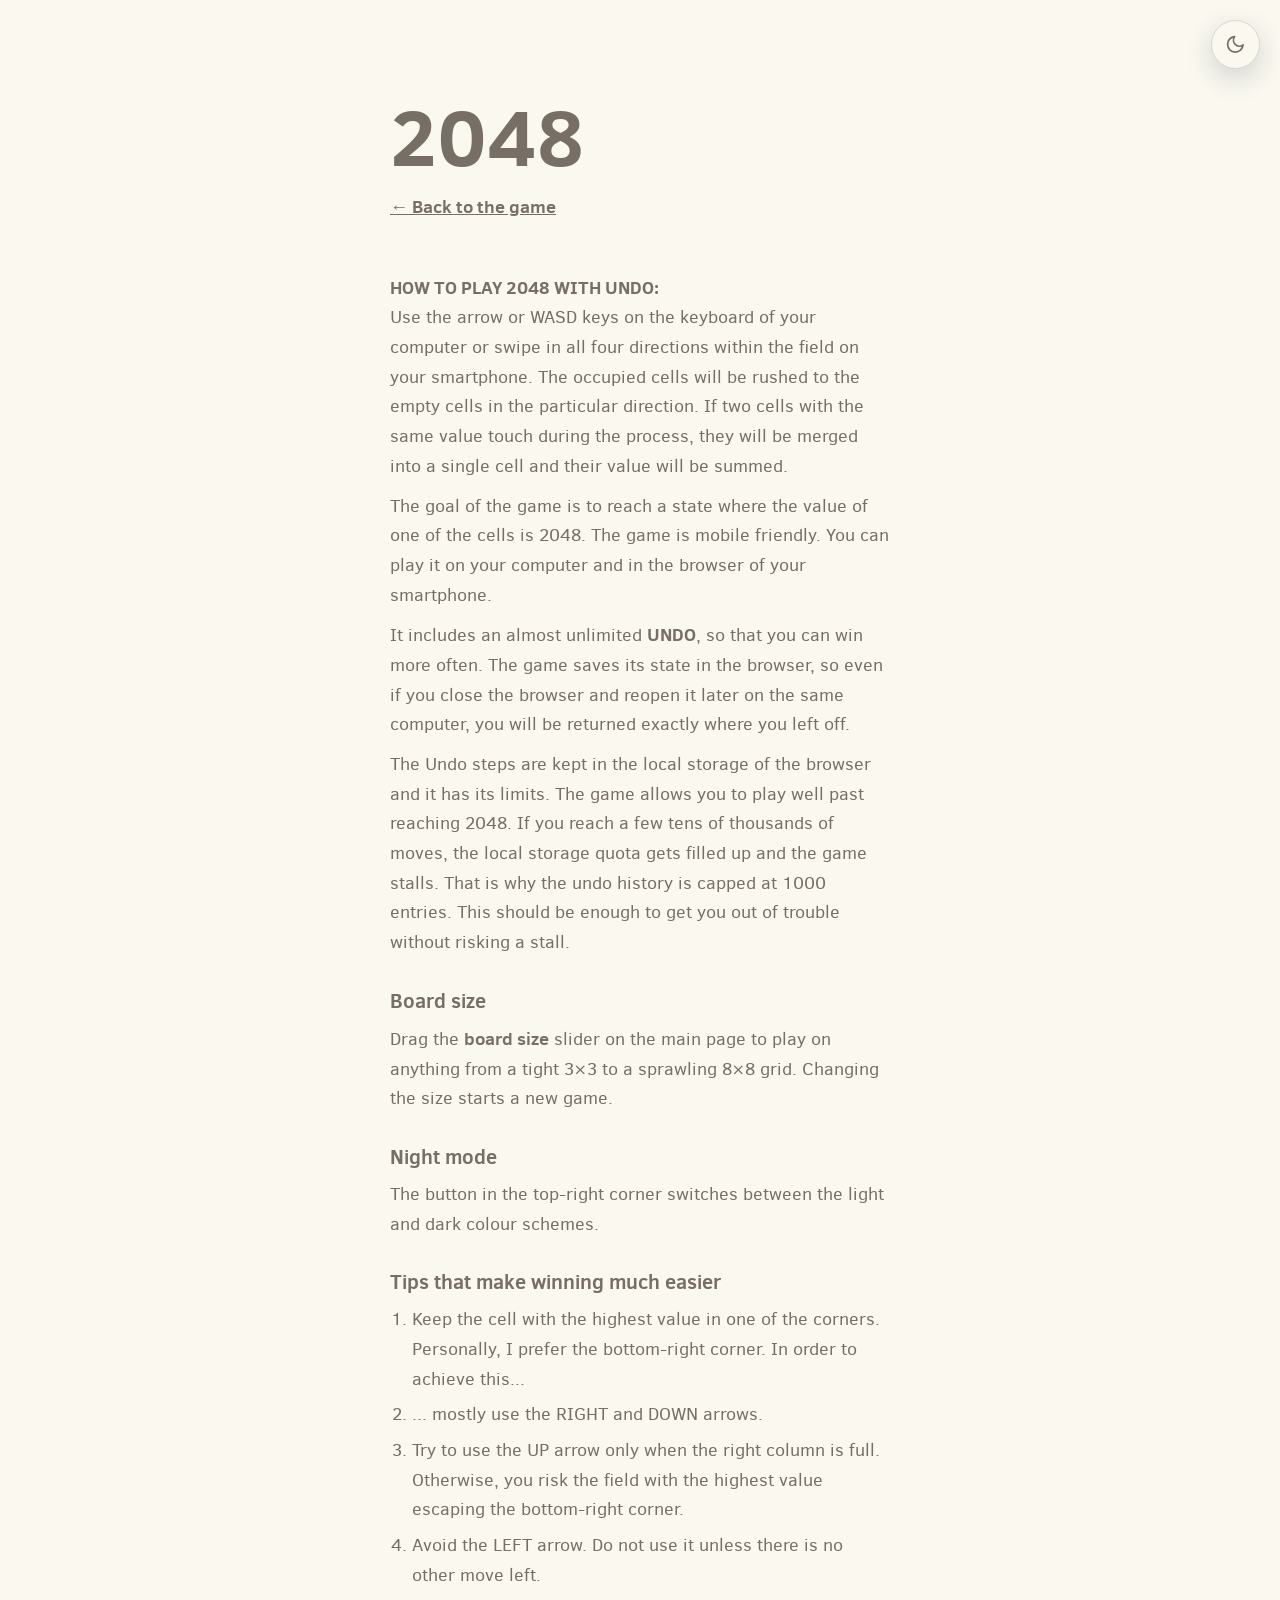
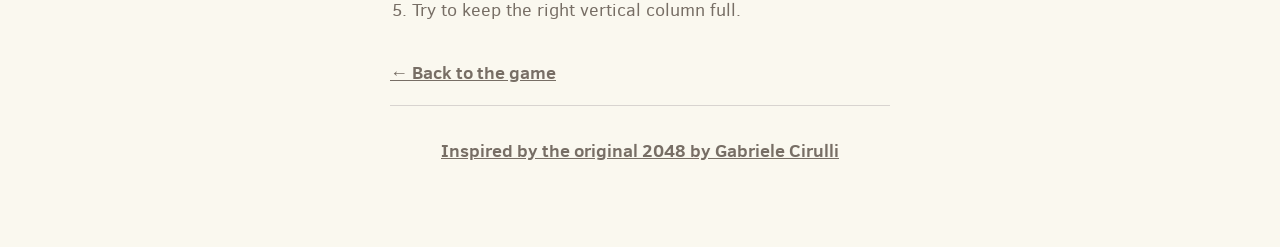
==== how.html @ 8749e520 "First Attempt" ====
<!DOCTYPE html>
<html lang="en">
<head>
  <meta charset="utf-8">
  <title>How to play and win the 2048 game with an undo option</title>
  <meta name="description" content="How to play 2048 with unlimited undo: the rules, the controls, how the undo history and saved sessions work, and the strategy tips that make winning much easier.">
  <link href="style/main.css" rel="stylesheet" type="text/css">
  <link rel="shortcut icon" href="favicon.ico">
  <meta name="apple-mobile-web-app-capable" content="yes">
  <meta name="apple-mobile-web-app-status-bar-style" content="black">
  <meta name="HandheldFriendly" content="True">
  <meta name="MobileOptimized" content="320">
  <meta name="viewport" content="width=device-width, target-densitydpi=160dpi, initial-scale=1.0, maximum-scale=1, user-scalable=no, minimal-ui">
  <script>
    // Applied before the first paint so reloading in night mode never flashes
    // a white page. Kept in sync by js/theme_manager.js.
    if (localStorage.getItem("theme") === "dark") {
      document.documentElement.setAttribute("data-theme", "dark");
    }
  </script>
</head>
<body>
  <button class="theme-toggle" type="button" aria-label="Switch to dark mode">
    <svg class="icon-moon" viewBox="0 0 24 24" fill="none" stroke="currentColor" stroke-width="2" stroke-linecap="round" stroke-linejoin="round" aria-hidden="true">
      <path d="M21 12.79A9 9 0 1 1 11.21 3 7 7 0 0 0 21 12.79z"></path>
    </svg>
    <svg class="icon-sun" viewBox="0 0 24 24" fill="none" stroke="currentColor" stroke-width="2" stroke-linecap="round" stroke-linejoin="round" aria-hidden="true">
      <circle cx="12" cy="12" r="4"></circle>
      <path d="M12 2v2M12 20v2M4.93 4.93l1.41 1.41M17.66 17.66l1.41 1.41M2 12h2M20 12h2M4.93 19.07l1.41-1.41M17.66 6.34l1.41-1.41"></path>
    </svg>
  </button>

  <div class="container">
    <div class="heading">
      <h1 class="title">2048</h1>
    </div>

    <div class="above-game">
      <p><a href="./index.html">&larr; Back to the game</a></p>
    </div>

    <div class="game-explanation">
      <p>
        <strong class="important">How to play 2048 with UNDO:</strong><br>
        Use the arrow or WASD keys on the keyboard of your computer or swipe in all four
        directions within the field on your smartphone. The occupied cells will be
        rushed to the empty cells in the particular direction. If two cells with the
        same value touch during the process, they will be merged into a single cell
        and their value will be summed.
      </p>

      <p>
        The goal of the game is to reach a state where the value of one of the cells
        is 2048. The game is mobile friendly. You can play it on your computer and in
        the browser of your smartphone.
      </p>

      <p>
        It includes an almost unlimited <strong>UNDO</strong>, so that you can win more
        often. The game saves its state in the browser, so even if you close the
        browser and reopen it later on the same computer, you will be returned
        exactly where you left off.
      </p>

      <p>
        The Undo steps are kept in the local storage of the browser and it has its
        limits. The game allows you to play well past reaching 2048. If you reach a
        few tens of thousands of moves, the local storage quota gets filled up and
        the game stalls. That is why the undo history is capped at 1000 entries.
        This should be enough to get you out of trouble without risking a stall.
      </p>

      <h2>Board size</h2>
      <p>
        Drag the <strong>board size</strong> slider on the main page to play on
        anything from a tight 3&#215;3 to a sprawling 8&#215;8 grid. Changing the size
        starts a new game.
      </p>

      <h2>Night mode</h2>
      <p>
        The button in the top-right corner switches between the light and dark
        colour schemes.
      </p>

      <h2>Tips that make winning much easier</h2>
      <ol>
        <li>Keep the cell with the highest value in one of the corners. Personally, I prefer the bottom-right corner. In order to achieve this...</li>
        <li>... mostly use the RIGHT and DOWN arrows.</li>
        <li>Try to use the UP arrow only when the right column is full. Otherwise, you risk the field with the highest value escaping the bottom-right corner.</li>
        <li>Avoid the LEFT arrow. Do not use it unless there is no other move left.</li>
        <li>Try to keep the right vertical column full.</li>
      </ol>
      <br>
      <a href="./index.html">&larr; Back to the game</a></p>

      <hr>
      <p align="center">
        <a href="https://github.com/gabrielecirulli/2048" rel="noopener" target="_blank">Inspired by the original 2048 by Gabriele Cirulli</a>
      </p>
    </div>
  </div>

  <script src="js/theme_manager.js"></script>
</body>
</html>
---- style/main.css ----
@import url(fonts/clear-sans.css);

/* ------------------------------------------------------------------
   Base
   ------------------------------------------------------------------ */
html, body {
  margin: 0;
  padding: 0;
  background: var(--page-bg);
  color: var(--ink);
  font-family: "Clear Sans", "Helvetica Neue", Arial, sans-serif;
  font-size: 18px;
}

body {
  margin: 80px 0;
  background: transparent;
  transition: color 0.25s ease;
}

p {
  margin-top: 0;
  margin-bottom: 10px;
  line-height: 1.65;
}

a {
  color: var(--ink);
  font-weight: bold;
  text-decoration: underline;
  cursor: pointer;
}

strong.important {
  text-transform: uppercase;
}

h2 {
  margin: 30px 0 10px;
  font-size: 20px;
  line-height: 1.3;
}

ol, ul {
  margin-top: 0;
  margin-bottom: 10px;
  padding-left: 22px;
  line-height: 1.65;
}

ol li, ul li {
  margin-bottom: 6px;
}

hr {
  border: none;
  border-bottom: 1px solid var(--rule);
  margin-top: 20px;
  margin-bottom: 30px;
}

/* ------------------------------------------------------------------
   Board geometry

   The board is square and its cell count is adjustable, so no size below is
   hard-coded: everything is derived from how wide the board is and how much
   space sits between the cells. `--n` is the cell count and is set by the
   actuator each time the board is drawn, which is what lets a single set of
   rules lay out 3x3 through 8x8.
   ------------------------------------------------------------------ */
:root {
  --board-size: 500px;
  --board-padding: 15px;
  --tile-gap: 14px;

  /* Every colour on the page comes from here, so night mode is nothing but a
     second set of values on <html data-theme="dark">. Nothing below hard-codes
     a colour. */
  --page-bg: #faf8ef;
  --ink: #776e65;
  --rule: #d8d4d0;
  --board-bg: #8f7a66;
  --cell-bg: #bbada0;
  --button-bg: #8f7a66;
  --button-ink: #f9f6f2;
  --box-bg: #bbada0;
  --box-label: #eee4da;
  --tile-ink: #f9f6f2;
  --tile-shadow: #000000;
  --overlay-bg: rgba(238, 228, 218, 0.5);
  --overlay-won-bg: rgba(237, 194, 46, 0.5);
  --toggle-shadow: rgba(29, 52, 91, 0.18);
  --gain-ink: rgba(119, 110, 101, 0.9);
  --focus-ring: rgba(143, 122, 102, 0.4);
  color-scheme: light;
}

/* Night mode. Values follow the dark palette of the portfolio site, so the
   game and that page read as the same product. */
:root[data-theme="dark"] {
  --page-bg: #0c1322;
  --ink: #e6edf7;
  --rule: #2a3a55;
  --board-bg: #151e2e;
  --cell-bg: #22304a;
  --button-bg: #26417a;
  --button-ink: #eaf2ff;
  --box-bg: #22304a;
  --box-label: #94a3b8;
  --tile-ink: #f9f6f2;
  --tile-shadow: rgba(0, 0, 0, 0.55);
  --overlay-bg: rgba(12, 19, 34, 0.78);
  --overlay-won-bg: rgba(29, 95, 209, 0.6);
  --toggle-shadow: rgba(0, 0, 0, 0.45);
  --gain-ink: #eaf2ff;
  --focus-ring: rgba(110, 168, 255, 0.45);
  color-scheme: dark;

  /* The glow belongs to the root layer so it remains continuous through the
     body's top and bottom margins. */
  background:
    radial-gradient(circle at top left, #1b2c4d 0, transparent 34rem),
    var(--page-bg);
}

.container {
  width: var(--board-size);
  margin: 0 auto;
}

/* ------------------------------------------------------------------
   Heading
   ------------------------------------------------------------------ */
.heading:after {
  content: "";
  display: block;
  clear: both;
}

h1.title {
  font-size: 80px;
  font-weight: bold;
  margin: 0;
  display: block;
  float: left;
}

.scores-container {
  float: right;
  text-align: right;
}

.score-container, .best-container {
  position: relative;
  display: inline-block;
  background: var(--box-bg);
  padding: 15px 25px;
  font-size: 25px;
  height: 25px;
  line-height: 47px;
  font-weight: bold;
  border-radius: 3px;
  color: white;
  margin-top: 8px;
  text-align: center;
}

.score-container:after, .best-container:after {
  position: absolute;
  width: 100%;
  top: 10px;
  left: 0;
  text-transform: uppercase;
  font-size: 13px;
  line-height: 13px;
  text-align: center;
  color: var(--box-label);
}

.score-container:after { content: "Score"; }
.best-container:after  { content: "Best"; }

.score-container .score-addition, .best-container .score-addition {
  position: absolute;
  right: 30px;
  font-size: 25px;
  line-height: 25px;
  font-weight: bold;
  color: var(--gain-ink);
  z-index: 100;
  -webkit-animation: move-up 600ms ease-in;
  -moz-animation: move-up 600ms ease-in;
  animation: move-up 600ms ease-in;
  -webkit-animation-fill-mode: both;
  -moz-animation-fill-mode: both;
  animation-fill-mode: both;
}

/* Floating "+4" that rises out of the score box */
@-webkit-keyframes move-up {
  0%   { top: 25px;  opacity: 1; }
  100% { top: -50px; opacity: 0; }
}
@-moz-keyframes move-up {
  0%   { top: 25px;  opacity: 1; }
  100% { top: -50px; opacity: 0; }
}
@keyframes move-up {
  0%   { top: 25px;  opacity: 1; }
  100% { top: -50px; opacity: 0; }
}

/* ------------------------------------------------------------------
   Game board
   ------------------------------------------------------------------ */
.game-container {
  /* Overridden by the actuator whenever the board is redrawn. */
  --n: 4;
  --board-inner: calc(var(--board-size) - 2 * var(--board-padding));
  --tile-size: calc((var(--board-inner) - (var(--n) - 1) * var(--tile-gap)) / var(--n));
  --tile-pitch: calc(var(--tile-size) + var(--tile-gap));

  margin-top: 40px;
  position: relative;
  padding: var(--board-padding);
  cursor: default;
  -webkit-touch-callout: none;
  -ms-touch-callout: none;
  -webkit-user-select: none;
  -moz-user-select: none;
  -ms-user-select: none;
  touch-action: none;
  background: var(--board-bg);
  border-radius: 6px;
  width: var(--board-size);
  height: var(--board-size);
  -webkit-box-sizing: border-box;
  -moz-box-sizing: border-box;
  box-sizing: border-box;
}

/* The empty cells behind the tiles. Laid out as a grid so the cell count can
   change without any per-size rules. */
.grid-container {
  position: absolute;
  z-index: 1;
  display: grid;
  grid-template-columns: repeat(var(--n), var(--tile-size));
  grid-auto-rows: var(--tile-size);
  gap: var(--tile-gap);
}

.grid-cell {
  border-radius: 3px;
  background: var(--cell-bg);
}

.tile-container {
  position: absolute;
  z-index: 2;
}

/* ------------------------------------------------------------------
   Tiles
   ------------------------------------------------------------------ */
.tile, .tile .tile-inner {
  width: var(--tile-size);
  height: var(--tile-size);
  line-height: var(--tile-size);
}

.tile {
  position: absolute;
  -webkit-transition: 100ms ease-in-out;
  -moz-transition: 100ms ease-in-out;
  transition: 100ms ease-in-out;
  -webkit-transition-property: -webkit-transform;
  -moz-transition-property: -moz-transform;
  transition-property: transform;
}

/* Type scales with the tile, so the same rules read correctly on a cramped
   8x8 board and a roomy 3x3 one. */
.tile .tile-inner {
  border-radius: 3px;
  text-align: center;
  font-weight: bold;
  z-index: 10;
  font-size: calc(var(--tile-size) * 0.51);
  text-shadow: 2px 2px 4px var(--tile-shadow);
  color: var(--tile-ink);
}

.tile.tile-2    .tile-inner { background: #cc0000; }
.tile.tile-4    .tile-inner { background: #cccc00; }
.tile.tile-8    .tile-inner { background: #00cc00; }
.tile.tile-16   .tile-inner { background: #00cccc; }
.tile.tile-32   .tile-inner { background: #0000cc; }
.tile.tile-64   .tile-inner { background: #cc00cc; }
.tile.tile-128  .tile-inner { background: #cc6600; box-shadow: 0 0 30px 10px rgba(243, 215, 116, 0.2381), inset 0 0 0 1px rgba(255, 255, 255, 0.14286); font-size: calc(var(--tile-size) * 0.42); }
.tile.tile-256  .tile-inner { background: #66cc00; box-shadow: 0 0 30px 10px rgba(243, 215, 116, 0.31746), inset 0 0 0 1px rgba(255, 255, 255, 0.19048); font-size: calc(var(--tile-size) * 0.42); }
.tile.tile-512  .tile-inner { background: #00cc66; box-shadow: 0 0 30px 10px rgba(243, 215, 116, 0.39683), inset 0 0 0 1px rgba(255, 255, 255, 0.2381); font-size: calc(var(--tile-size) * 0.42); }
.tile.tile-1024 .tile-inner { background: #0066cc; box-shadow: 0 0 30px 10px rgba(243, 215, 116, 0.47619), inset 0 0 0 1px rgba(255, 255, 255, 0.28571); font-size: calc(var(--tile-size) * 0.33); }
.tile.tile-2048 .tile-inner { background: #6600cc; box-shadow: 0 0 30px 10px rgba(243, 215, 116, 0.55556), inset 0 0 0 1px rgba(255, 255, 255, 0.33333); font-size: calc(var(--tile-size) * 0.33); }
.tile.tile-super .tile-inner { background: #cc0066; font-size: calc(var(--tile-size) * 0.28); }

/* Night-mode tile ramp: same hue order, less glare against the dark board. */
:root[data-theme="dark"] .tile.tile-2    .tile-inner { background: #a62929; }
:root[data-theme="dark"] .tile.tile-4    .tile-inner { background: #a3a32c; }
:root[data-theme="dark"] .tile.tile-8    .tile-inner { background: #2a9d4a; }
:root[data-theme="dark"] .tile.tile-16   .tile-inner { background: #2a9ba8; }
:root[data-theme="dark"] .tile.tile-32   .tile-inner { background: #2f4bb5; }
:root[data-theme="dark"] .tile.tile-64   .tile-inner { background: #a52f9c; }
:root[data-theme="dark"] .tile.tile-128  .tile-inner { background: #a8641f; }
:root[data-theme="dark"] .tile.tile-256  .tile-inner { background: #5f9c2a; }
:root[data-theme="dark"] .tile.tile-512  .tile-inner { background: #1f9c72; }
:root[data-theme="dark"] .tile.tile-1024 .tile-inner { background: #2a6ba8; }
:root[data-theme="dark"] .tile.tile-2048 .tile-inner { background: #6a3fb5; }
:root[data-theme="dark"] .tile.tile-super .tile-inner { background: #b53f7a; }

/* Cell positions, 1-based. The transform is a multiple of the pitch, so the
   slide transition works the same at any board size. */
.tile.tile-position-1-1 { transform: translate(calc(var(--tile-pitch) * 0), calc(var(--tile-pitch) * 0)); }
.tile.tile-position-1-2 { transform: translate(calc(var(--tile-pitch) * 0), calc(var(--tile-pitch) * 1)); }
.tile.tile-position-1-3 { transform: translate(calc(var(--tile-pitch) * 0), calc(var(--tile-pitch) * 2)); }
.tile.tile-position-1-4 { transform: translate(calc(var(--tile-pitch) * 0), calc(var(--tile-pitch) * 3)); }
.tile.tile-position-1-5 { transform: translate(calc(var(--tile-pitch) * 0), calc(var(--tile-pitch) * 4)); }
.tile.tile-position-1-6 { transform: translate(calc(var(--tile-pitch) * 0), calc(var(--tile-pitch) * 5)); }
.tile.tile-position-1-7 { transform: translate(calc(var(--tile-pitch) * 0), calc(var(--tile-pitch) * 6)); }
.tile.tile-position-1-8 { transform: translate(calc(var(--tile-pitch) * 0), calc(var(--tile-pitch) * 7)); }

.tile.tile-position-2-1 { transform: translate(calc(var(--tile-pitch) * 1), calc(var(--tile-pitch) * 0)); }
.tile.tile-position-2-2 { transform: translate(calc(var(--tile-pitch) * 1), calc(var(--tile-pitch) * 1)); }
.tile.tile-position-2-3 { transform: translate(calc(var(--tile-pitch) * 1), calc(var(--tile-pitch) * 2)); }
.tile.tile-position-2-4 { transform: translate(calc(var(--tile-pitch) * 1), calc(var(--tile-pitch) * 3)); }
.tile.tile-position-2-5 { transform: translate(calc(var(--tile-pitch) * 1), calc(var(--tile-pitch) * 4)); }
.tile.tile-position-2-6 { transform: translate(calc(var(--tile-pitch) * 1), calc(var(--tile-pitch) * 5)); }
.tile.tile-position-2-7 { transform: translate(calc(var(--tile-pitch) * 1), calc(var(--tile-pitch) * 6)); }
.tile.tile-position-2-8 { transform: translate(calc(var(--tile-pitch) * 1), calc(var(--tile-pitch) * 7)); }

.tile.tile-position-3-1 { transform: translate(calc(var(--tile-pitch) * 2), calc(var(--tile-pitch) * 0)); }
.tile.tile-position-3-2 { transform: translate(calc(var(--tile-pitch) * 2), calc(var(--tile-pitch) * 1)); }
.tile.tile-position-3-3 { transform: translate(calc(var(--tile-pitch) * 2), calc(var(--tile-pitch) * 2)); }
.tile.tile-position-3-4 { transform: translate(calc(var(--tile-pitch) * 2), calc(var(--tile-pitch) * 3)); }
.tile.tile-position-3-5 { transform: translate(calc(var(--tile-pitch) * 2), calc(var(--tile-pitch) * 4)); }
.tile.tile-position-3-6 { transform: translate(calc(var(--tile-pitch) * 2), calc(var(--tile-pitch) * 5)); }
.tile.tile-position-3-7 { transform: translate(calc(var(--tile-pitch) * 2), calc(var(--tile-pitch) * 6)); }
.tile.tile-position-3-8 { transform: translate(calc(var(--tile-pitch) * 2), calc(var(--tile-pitch) * 7)); }

.tile.tile-position-4-1 { transform: translate(calc(var(--tile-pitch) * 3), calc(var(--tile-pitch) * 0)); }
.tile.tile-position-4-2 { transform: translate(calc(var(--tile-pitch) * 3), calc(var(--tile-pitch) * 1)); }
.tile.tile-position-4-3 { transform: translate(calc(var(--tile-pitch) * 3), calc(var(--tile-pitch) * 2)); }
.tile.tile-position-4-4 { transform: translate(calc(var(--tile-pitch) * 3), calc(var(--tile-pitch) * 3)); }
.tile.tile-position-4-5 { transform: translate(calc(var(--tile-pitch) * 3), calc(var(--tile-pitch) * 4)); }
.tile.tile-position-4-6 { transform: translate(calc(var(--tile-pitch) * 3), calc(var(--tile-pitch) * 5)); }
.tile.tile-position-4-7 { transform: translate(calc(var(--tile-pitch) * 3), calc(var(--tile-pitch) * 6)); }
.tile.tile-position-4-8 { transform: translate(calc(var(--tile-pitch) * 3), calc(var(--tile-pitch) * 7)); }

.tile.tile-position-5-1 { transform: translate(calc(var(--tile-pitch) * 4), calc(var(--tile-pitch) * 0)); }
.tile.tile-position-5-2 { transform: translate(calc(var(--tile-pitch) * 4), calc(var(--tile-pitch) * 1)); }
.tile.tile-position-5-3 { transform: translate(calc(var(--tile-pitch) * 4), calc(var(--tile-pitch) * 2)); }
.tile.tile-position-5-4 { transform: translate(calc(var(--tile-pitch) * 4), calc(var(--tile-pitch) * 3)); }
.tile.tile-position-5-5 { transform: translate(calc(var(--tile-pitch) * 4), calc(var(--tile-pitch) * 4)); }
.tile.tile-position-5-6 { transform: translate(calc(var(--tile-pitch) * 4), calc(var(--tile-pitch) * 5)); }
.tile.tile-position-5-7 { transform: translate(calc(var(--tile-pitch) * 4), calc(var(--tile-pitch) * 6)); }
.tile.tile-position-5-8 { transform: translate(calc(var(--tile-pitch) * 4), calc(var(--tile-pitch) * 7)); }

.tile.tile-position-6-1 { transform: translate(calc(var(--tile-pitch) * 5), calc(var(--tile-pitch) * 0)); }
.tile.tile-position-6-2 { transform: translate(calc(var(--tile-pitch) * 5), calc(var(--tile-pitch) * 1)); }
.tile.tile-position-6-3 { transform: translate(calc(var(--tile-pitch) * 5), calc(var(--tile-pitch) * 2)); }
.tile.tile-position-6-4 { transform: translate(calc(var(--tile-pitch) * 5), calc(var(--tile-pitch) * 3)); }
.tile.tile-position-6-5 { transform: translate(calc(var(--tile-pitch) * 5), calc(var(--tile-pitch) * 4)); }
.tile.tile-position-6-6 { transform: translate(calc(var(--tile-pitch) * 5), calc(var(--tile-pitch) * 5)); }
.tile.tile-position-6-7 { transform: translate(calc(var(--tile-pitch) * 5), calc(var(--tile-pitch) * 6)); }
.tile.tile-position-6-8 { transform: translate(calc(var(--tile-pitch) * 5), calc(var(--tile-pitch) * 7)); }

.tile.tile-position-7-1 { transform: translate(calc(var(--tile-pitch) * 6), calc(var(--tile-pitch) * 0)); }
.tile.tile-position-7-2 { transform: translate(calc(var(--tile-pitch) * 6), calc(var(--tile-pitch) * 1)); }
.tile.tile-position-7-3 { transform: translate(calc(var(--tile-pitch) * 6), calc(var(--tile-pitch) * 2)); }
.tile.tile-position-7-4 { transform: translate(calc(var(--tile-pitch) * 6), calc(var(--tile-pitch) * 3)); }
.tile.tile-position-7-5 { transform: translate(calc(var(--tile-pitch) * 6), calc(var(--tile-pitch) * 4)); }
.tile.tile-position-7-6 { transform: translate(calc(var(--tile-pitch) * 6), calc(var(--tile-pitch) * 5)); }
.tile.tile-position-7-7 { transform: translate(calc(var(--tile-pitch) * 6), calc(var(--tile-pitch) * 6)); }
.tile.tile-position-7-8 { transform: translate(calc(var(--tile-pitch) * 6), calc(var(--tile-pitch) * 7)); }

.tile.tile-position-8-1 { transform: translate(calc(var(--tile-pitch) * 7), calc(var(--tile-pitch) * 0)); }
.tile.tile-position-8-2 { transform: translate(calc(var(--tile-pitch) * 7), calc(var(--tile-pitch) * 1)); }
.tile.tile-position-8-3 { transform: translate(calc(var(--tile-pitch) * 7), calc(var(--tile-pitch) * 2)); }
.tile.tile-position-8-4 { transform: translate(calc(var(--tile-pitch) * 7), calc(var(--tile-pitch) * 3)); }
.tile.tile-position-8-5 { transform: translate(calc(var(--tile-pitch) * 7), calc(var(--tile-pitch) * 4)); }
.tile.tile-position-8-6 { transform: translate(calc(var(--tile-pitch) * 7), calc(var(--tile-pitch) * 5)); }
.tile.tile-position-8-7 { transform: translate(calc(var(--tile-pitch) * 7), calc(var(--tile-pitch) * 6)); }
.tile.tile-position-8-8 { transform: translate(calc(var(--tile-pitch) * 7), calc(var(--tile-pitch) * 7)); }


/* ------------------------------------------------------------------
   Tile animations
   ------------------------------------------------------------------ */

/* New tile scales up from nothing */
@-webkit-keyframes appear {
  0%   { opacity: 0; -webkit-transform: scale(0); -moz-transform: scale(0); transform: scale(0); }
  100% { opacity: 1; -webkit-transform: scale(1); -moz-transform: scale(1); transform: scale(1); }
}
@-moz-keyframes appear {
  0%   { opacity: 0; -webkit-transform: scale(0); -moz-transform: scale(0); transform: scale(0); }
  100% { opacity: 1; -webkit-transform: scale(1); -moz-transform: scale(1); transform: scale(1); }
}
@keyframes appear {
  0%   { opacity: 0; -webkit-transform: scale(0); -moz-transform: scale(0); transform: scale(0); }
  100% { opacity: 1; -webkit-transform: scale(1); -moz-transform: scale(1); transform: scale(1); }
}

.tile-new .tile-inner {
  -webkit-animation: appear 200ms ease 100ms;
  -moz-animation: appear 200ms ease 100ms;
  animation: appear 200ms ease 100ms;
  -webkit-animation-fill-mode: backwards;
  -moz-animation-fill-mode: backwards;
  animation-fill-mode: backwards;
}

/* Merged tile overshoots then settles */
@-webkit-keyframes pop {
  0%   { -webkit-transform: scale(0); -moz-transform: scale(0); transform: scale(0); }
  50%  { -webkit-transform: scale(1.2); -moz-transform: scale(1.2); transform: scale(1.2); }
  100% { -webkit-transform: scale(1); -moz-transform: scale(1); transform: scale(1); }
}
@-moz-keyframes pop {
  0%   { -webkit-transform: scale(0); -moz-transform: scale(0); transform: scale(0); }
  50%  { -webkit-transform: scale(1.2); -moz-transform: scale(1.2); transform: scale(1.2); }
  100% { -webkit-transform: scale(1); -moz-transform: scale(1); transform: scale(1); }
}
@keyframes pop {
  0%   { -webkit-transform: scale(0); -moz-transform: scale(0); transform: scale(0); }
  50%  { -webkit-transform: scale(1.2); -moz-transform: scale(1.2); transform: scale(1.2); }
  100% { -webkit-transform: scale(1); -moz-transform: scale(1); transform: scale(1); }
}

.tile-merged .tile-inner {
  z-index: 20;
  -webkit-animation: pop 200ms ease 100ms;
  -moz-animation: pop 200ms ease 100ms;
  animation: pop 200ms ease 100ms;
  -webkit-animation-fill-mode: backwards;
  -moz-animation-fill-mode: backwards;
  animation-fill-mode: backwards;
}

/* ------------------------------------------------------------------
   Game over / win overlay
   ------------------------------------------------------------------ */
@-webkit-keyframes fade-in {
  0%   { opacity: 0; }
  100% { opacity: 1; }
}
@-moz-keyframes fade-in {
  0%   { opacity: 0; }
  100% { opacity: 1; }
}
@keyframes fade-in {
  0%   { opacity: 0; }
  100% { opacity: 1; }
}

.game-container .game-message {
  display: none;
  position: absolute;
  top: 0;
  right: 0;
  bottom: 0;
  left: 0;
  background: var(--overlay-bg);
  z-index: 100;
  text-align: center;
  -webkit-animation: fade-in 300ms ease;
  -moz-animation: fade-in 300ms ease;
  animation: fade-in 300ms ease;
  -webkit-animation-fill-mode: both;
  -moz-animation-fill-mode: both;
  animation-fill-mode: both;
}

.game-container .game-message p {
  font-size: 60px;
  font-weight: bold;
  height: 60px;
  line-height: 60px;
  margin-top: 222px;
}

.game-container .game-message .lower {
  display: block;
  margin-top: 59px;
}

.game-container .game-message a {
  display: inline-block;
  background: var(--button-bg);
  border-radius: 3px;
  padding: 0 20px;
  text-decoration: none;
  color: var(--button-ink);
  height: 40px;
  line-height: 42px;
  margin-left: 9px;
}

.game-container .game-message a.keep-playing-button,
.game-container .game-message a.size-change-confirm-button,
.game-container .game-message a.size-change-cancel-button { display: none; }

.game-container .game-message.game-won {
  background: var(--overlay-won-bg);
  color: var(--button-ink);
}
.game-container .game-message.game-won a.keep-playing-button { display: inline-block; }

.game-container .game-message.game-size-change {
  display: block;
  color: var(--button-ink);
}

.game-container .game-message.game-size-change p {
  height: auto;
  margin: 185px 30px 0;
  font-size: 32px;
  line-height: 40px;
}

.game-container .game-message.game-size-change .lower { margin-top: 35px; }
.game-container .game-message.game-size-change a.retry-button { display: none; }
.game-container .game-message.game-size-change a.size-change-confirm-button,
.game-container .game-message.game-size-change a.size-change-cancel-button { display: inline-block; }

.game-container .game-message.game-won,
.game-container .game-message.game-over { display: block; }

/* ------------------------------------------------------------------
   Buttons
   ------------------------------------------------------------------ */
.above-game:after {
  content: "";
  display: block;
  clear: both;
}

.restart-button {
  display: block;
  float: right;
  background: var(--button-bg);
  border-radius: 3px;
  padding: 0 20px;
  text-decoration: none;
  color: var(--button-ink);
  height: 40px;
  line-height: 42px;
  text-align: center;
  margin-right: 5px;
}

.undo-button { margin-right: 5px; }

.disabled { background: var(--cell-bg); }

/* ------------------------------------------------------------------
   Board size slider
   ------------------------------------------------------------------ */
.board-size {
  clear: both;
  padding-top: 10px;
  text-align: right;
  font-size: 13px;
  line-height: 20px;
  font-weight: bold;
  text-transform: uppercase;
  color: var(--ink);
}

.board-size label {
  vertical-align: middle;
  cursor: pointer;
}

.board-size-lock {
  display: inline-block;
  width: 18px;
  margin-right: 4px;
  vertical-align: middle;
  font-size: 17px;
  line-height: 20px;
  text-align: center;
}

.board-size-lock:after { content: "\1F513"; }
.board-size-lock.locked:after { content: "\1F512"; }

.board-size-value {
  display: inline-block;
  min-width: 36px;
  text-align: right;
  vertical-align: middle;
  font-size: 15px;
}

.board-size-slider {
  -webkit-appearance: none;
  appearance: none;
  vertical-align: middle;
  width: 120px;
  height: 6px;
  margin: 0 10px;
  padding: 0;
  border: none;
  border-radius: 3px;
  background: var(--cell-bg);
  outline: none;
  cursor: pointer;
}

.board-size-slider::-webkit-slider-thumb {
  -webkit-appearance: none;
  appearance: none;
  width: 18px;
  height: 18px;
  border: none;
  border-radius: 50%;
  background: var(--board-bg);
  cursor: pointer;
}

.board-size-slider::-moz-range-thumb {
  width: 18px;
  height: 18px;
  border: none;
  border-radius: 50%;
  background: var(--board-bg);
  cursor: pointer;
}

.board-size-slider:focus::-webkit-slider-thumb { box-shadow: 0 0 0 3px var(--focus-ring); }
.board-size-slider:focus::-moz-range-thumb     { box-shadow: 0 0 0 3px var(--focus-ring); }

/* ------------------------------------------------------------------
   Night mode toggle

   Lifted from the portfolio site: a fixed round button above everything,
   swapping a moon for a sun. The icons are inline SVG, so the two visible
   icons here are the only ones that need to exist.
   ------------------------------------------------------------------ */
.theme-toggle {
  position: fixed;
  top: 1.1rem;
  right: 1.1rem;
  z-index: 100;
  display: grid;
  width: 2.75rem;
  height: 2.75rem;
  padding: 0;
  place-items: center;
  border: 1px solid var(--rule);
  border-radius: 50%;
  color: var(--ink);
  background: var(--page-bg);
  box-shadow: 0 0.5rem 1.5rem var(--toggle-shadow);
  cursor: pointer;
  transition: transform 0.15s ease, background 0.25s ease, color 0.25s ease;
}

.theme-toggle:hover {
  transform: translateY(-2px);
}

.theme-toggle svg {
  width: 1.15rem;
  height: 1.15rem;
}

.theme-toggle .icon-sun { display: none; }

:root[data-theme="dark"] .theme-toggle .icon-sun  { display: block; }
:root[data-theme="dark"] .theme-toggle .icon-moon { display: none; }

.game-explanation { margin-top: 50px; }

/* ------------------------------------------------------------------
   Mobile
   ------------------------------------------------------------------ */
@media screen and (max-width: 520px) {
  .theme-toggle {
    top: 0.6rem;
    right: 0.6rem;
    width: 2.25rem;
    height: 2.25rem;
  }

  :root {
    --board-size: 280px;
    --board-padding: 10px;
    --tile-gap: 10px;
  }

  html, body { font-size: 15px; }

  body {
    margin: 20px 0;
    padding: 0 20px;
  }

  h1.title {
    font-size: 27px;
    margin-top: 15px;
  }

  .score-container, .best-container {
    margin-top: 0;
    padding: 15px 10px;
    min-width: 40px;
  }

  .heading { margin-bottom: 10px; }

  .restart-button {
    width: 42%;
    padding: 0;
    display: block;
    box-sizing: border-box;
    margin-top: 2px;
  }

  .game-container { margin-top: 17px; }

  .board-size-slider { width: 90px; margin: 0 6px; }

  .game-container .game-message p {
    font-size: 60px;
    height: 60px;
    line-height: 60px;
    margin-top: 222px;
  }
  .game-container .game-message .lower { margin-top: 59px; }

  .game-message p {
    font-size: 30px !important;
    height: 30px !important;
    line-height: 30px !important;
    margin-top: 90px !important;
  }
  .game-message .lower { margin-top: 30px !important; }
}
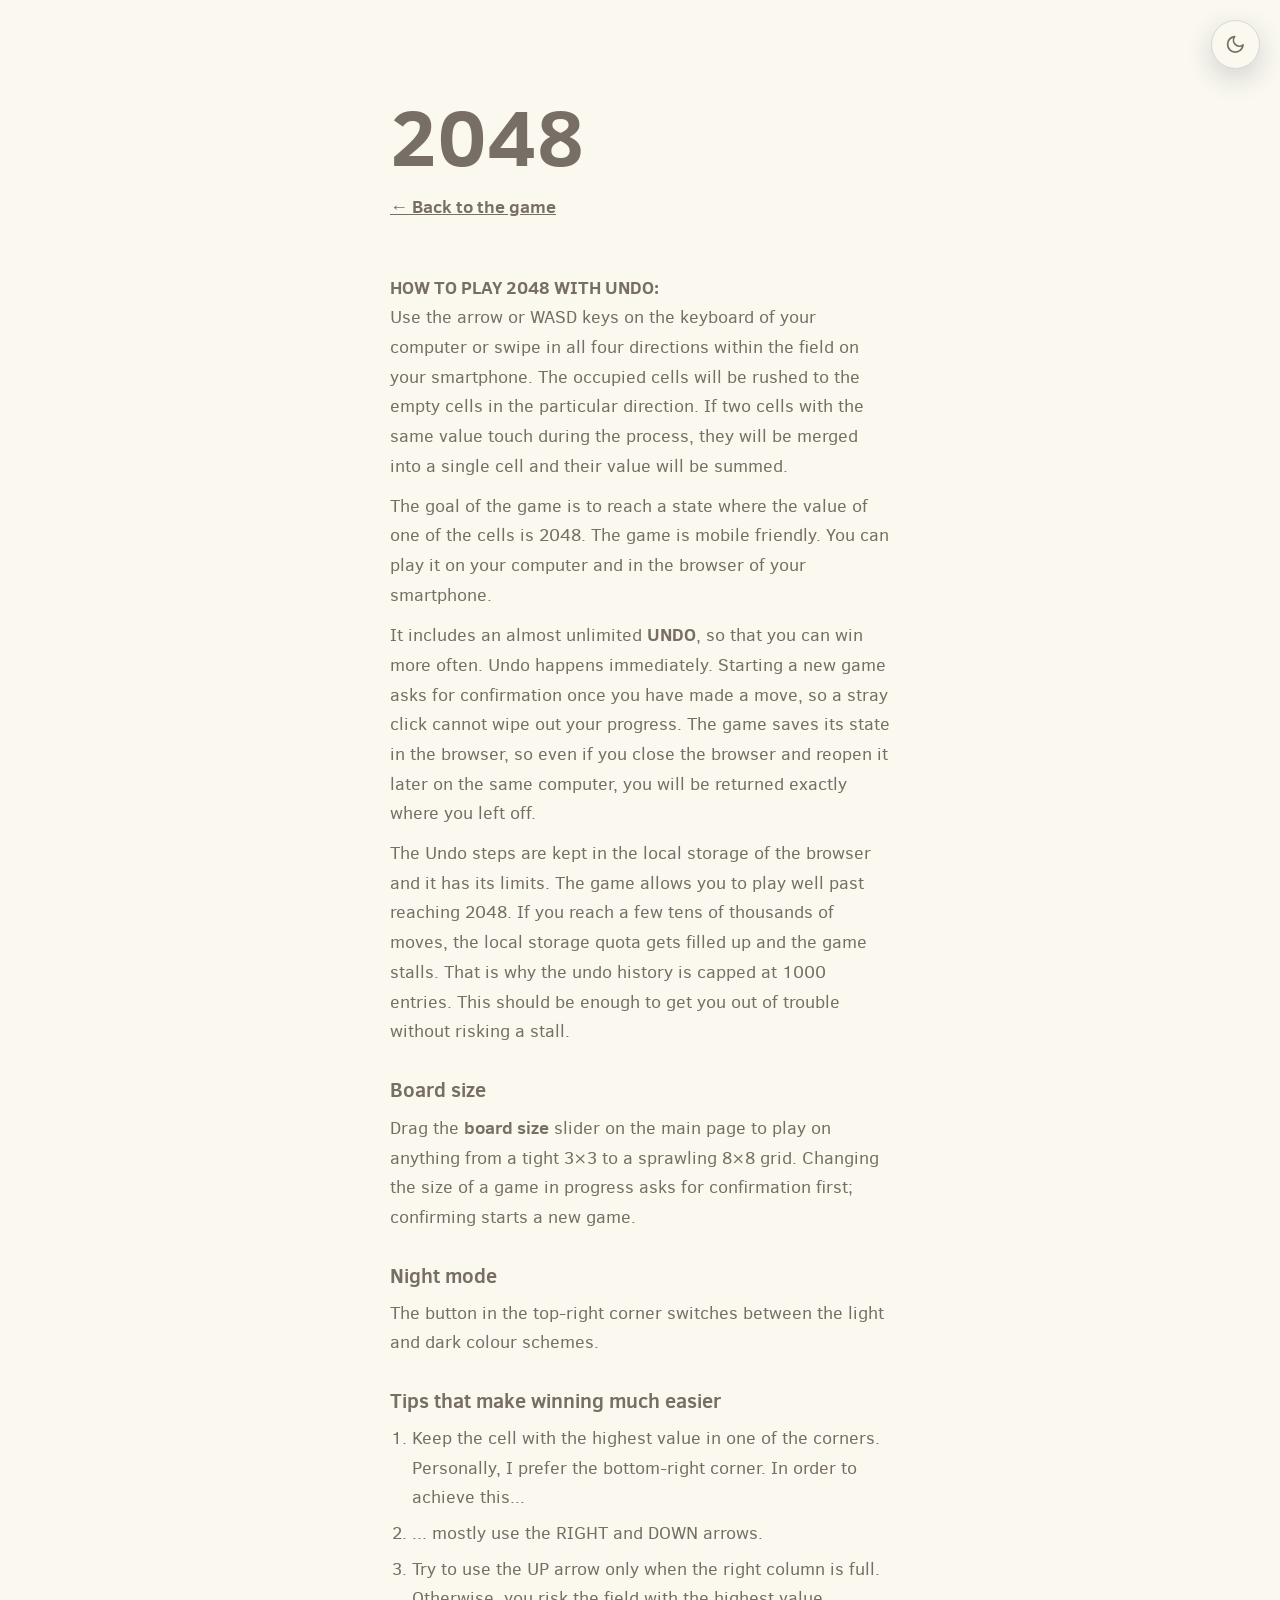
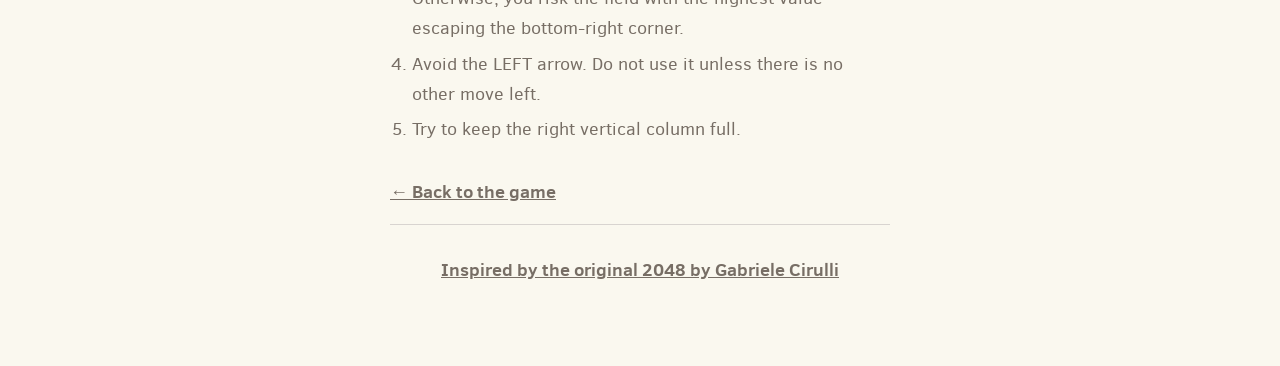
==== commit 9b9971fd: "Add night mode, board-size lock and Konami egg Carries the in-progress theme toggle, SVG board-size " ====
--- a/how.html
+++ b/how.html
@@ -57,9 +57,11 @@
 
       <p>
         It includes an almost unlimited <strong>UNDO</strong>, so that you can win more
-        often. The game saves its state in the browser, so even if you close the
-        browser and reopen it later on the same computer, you will be returned
-        exactly where you left off.
+        often. Undo happens immediately. Starting a new game asks for confirmation
+        once you have made a move, so a stray click cannot wipe out your progress.
+        The game saves its state in the browser, so even if you close the browser and
+        reopen it later on the same computer, you will be returned exactly where you
+        left off.
       </p>
 
       <p>
@@ -74,7 +76,8 @@
       <p>
         Drag the <strong>board size</strong> slider on the main page to play on
         anything from a tight 3&#215;3 to a sprawling 8&#215;8 grid. Changing the size
-        starts a new game.
+        of a game in progress asks for confirmation first; confirming starts a new
+        game.
       </p>
 
       <h2>Night mode</h2>
--- a/style/main.css
+++ b/style/main.css
@@ -89,6 +89,9 @@
   --tile-shadow: #000000;
   --overlay-bg: rgba(238, 228, 218, 0.5);
   --overlay-won-bg: rgba(237, 194, 46, 0.5);
+  --confirm-bg: rgba(250, 248, 239, 0.7);
+  --confirm-ink: #5f554b;
+  --confirm-rule: #d8d4d0;
   --toggle-shadow: rgba(29, 52, 91, 0.18);
   --gain-ink: rgba(119, 110, 101, 0.9);
   --focus-ring: rgba(143, 122, 102, 0.4);
@@ -111,6 +114,9 @@
   --tile-shadow: rgba(0, 0, 0, 0.55);
   --overlay-bg: rgba(12, 19, 34, 0.78);
   --overlay-won-bg: rgba(29, 95, 209, 0.6);
+  --confirm-bg: rgba(12, 19, 34, 0.7);
+  --confirm-ink: #eaf2ff;
+  --confirm-rule: #2a3a55;
   --toggle-shadow: rgba(0, 0, 0, 0.45);
   --gain-ink: #eaf2ff;
   --focus-ring: rgba(110, 168, 255, 0.45);
@@ -302,7 +308,7 @@
 .tile.tile-512  .tile-inner { background: #00cc66; box-shadow: 0 0 30px 10px rgba(243, 215, 116, 0.39683), inset 0 0 0 1px rgba(255, 255, 255, 0.2381); font-size: calc(var(--tile-size) * 0.42); }
 .tile.tile-1024 .tile-inner { background: #0066cc; box-shadow: 0 0 30px 10px rgba(243, 215, 116, 0.47619), inset 0 0 0 1px rgba(255, 255, 255, 0.28571); font-size: calc(var(--tile-size) * 0.33); }
 .tile.tile-2048 .tile-inner { background: #6600cc; box-shadow: 0 0 30px 10px rgba(243, 215, 116, 0.55556), inset 0 0 0 1px rgba(255, 255, 255, 0.33333); font-size: calc(var(--tile-size) * 0.33); }
-.tile.tile-super .tile-inner { background: #cc0066; font-size: calc(var(--tile-size) * 0.28); }
+.tile.tile-super .tile-inner { background: #cc0066; box-shadow: 0 0 24px 8px rgba(243, 215, 116, 0.44444), inset 0 0 0 1px rgba(255, 255, 255, 0.26667); font-size: calc(var(--tile-size) * 0.28); }
 
 /* Night-mode tile ramp: same hue order, less glare against the dark board. */
 :root[data-theme="dark"] .tile.tile-2    .tile-inner { background: #a62929; }
@@ -506,9 +512,7 @@
   margin-left: 9px;
 }
 
-.game-container .game-message a.keep-playing-button,
-.game-container .game-message a.size-change-confirm-button,
-.game-container .game-message a.size-change-cancel-button { display: none; }
+.game-container .game-message a.keep-playing-button { display: none; }
 
 .game-container .game-message.game-won {
   background: var(--overlay-won-bg);
@@ -516,25 +520,69 @@
 }
 .game-container .game-message.game-won a.keep-playing-button { display: inline-block; }
 
-.game-container .game-message.game-size-change {
-  display: block;
-  color: var(--button-ink);
-}
-
-.game-container .game-message.game-size-change p {
-  height: auto;
-  margin: 185px 30px 0;
-  font-size: 32px;
-  line-height: 40px;
-}
-
-.game-container .game-message.game-size-change .lower { margin-top: 35px; }
-.game-container .game-message.game-size-change a.retry-button { display: none; }
-.game-container .game-message.game-size-change a.size-change-confirm-button,
-.game-container .game-message.game-size-change a.size-change-cancel-button { display: inline-block; }
-
 .game-container .game-message.game-won,
 .game-container .game-message.game-over { display: block; }
+
+.game-area { position: relative; }
+
+/* The Konami reveal is about 1.5s; do not let a stray click or drag race it. */
+.game-area.easter-egg-lock { pointer-events: none; }
+
+.confirm-message {
+  display: none;
+  position: absolute;
+  top: 0;
+  right: 0;
+  bottom: 0;
+  left: 0;
+  z-index: 101;
+  box-sizing: border-box;
+  align-items: center;
+  justify-content: center;
+  padding: 30px;
+  background: var(--confirm-bg);
+  color: var(--confirm-ink);
+  text-align: center;
+  -webkit-animation: fade-in 300ms ease;
+  -moz-animation: fade-in 300ms ease;
+  animation: fade-in 300ms ease;
+  -webkit-animation-fill-mode: both;
+  -moz-animation-fill-mode: both;
+  animation-fill-mode: both;
+}
+
+.size-change-message.game-size-change,
+.restart-confirm-message.game-restart-confirm { display: flex; }
+
+.confirm-message p {
+  max-width: 380px;
+  margin: 0;
+  font-size: 32px;
+  font-weight: bold;
+  line-height: 1.25;
+}
+
+.confirm-message .lower {
+  position: absolute;
+  right: 30px;
+  bottom: 30px;
+  left: 30px;
+}
+
+.confirm-message a {
+  display: inline-block;
+  min-width: 44px;
+  height: 40px;
+  margin: 0 4px;
+  padding: 0 20px;
+  border: 1px solid var(--confirm-rule);
+  border-radius: 3px;
+  background: var(--button-bg);
+  color: var(--button-ink);
+  font-weight: bold;
+  line-height: 40px;
+  text-decoration: none;
+}
 
 /* ------------------------------------------------------------------
    Buttons
@@ -583,17 +631,30 @@
 }
 
 .board-size-lock {
-  display: inline-block;
+  display: inline-flex;
   width: 18px;
+  height: 20px;
   margin-right: 4px;
   vertical-align: middle;
-  font-size: 17px;
-  line-height: 20px;
-  text-align: center;
-}
-
-.board-size-lock:after { content: "\1F513"; }
-.board-size-lock.locked:after { content: "\1F512"; }
+  align-items: center;
+  justify-content: center;
+  color: var(--ink);
+  opacity: 0.65;
+}
+
+.board-size-lock.locked { opacity: 1; }
+
+/* A pair of inline SVGs rather than an emoji, so the lock looks the same on
+   every platform and matches the moon/sun toggle's line-art style. */
+.board-size-lock svg {
+  display: none;
+  width: 15px;
+  height: 15px;
+}
+
+.board-size-lock .icon-lock-open { display: block; }
+.board-size-lock.locked .icon-lock-open { display: none; }
+.board-size-lock.locked .icon-lock-closed { display: block; }
 
 .board-size-value {
   display: inline-block;
@@ -733,18 +794,27 @@
   .board-size-slider { width: 90px; margin: 0 6px; }
 
   .game-container .game-message p {
-    font-size: 60px;
-    height: 60px;
-    line-height: 60px;
-    margin-top: 222px;
-  }
-  .game-container .game-message .lower { margin-top: 59px; }
-
-  .game-message p {
-    font-size: 30px !important;
-    height: 30px !important;
-    line-height: 30px !important;
-    margin-top: 90px !important;
-  }
-  .game-message .lower { margin-top: 30px !important; }
+    font-size: 30px;
+    height: 30px;
+    line-height: 30px;
+    margin-top: 90px;
+  }
+  .game-container .game-message .lower { margin-top: 30px; }
+
+  .confirm-message { padding: 24px 18px; }
+  .confirm-message p {
+    max-width: 250px;
+    font-size: 26px;
+    line-height: 1.2;
+  }
+  .confirm-message .lower {
+    right: 18px;
+    bottom: 24px;
+    left: 18px;
+  }
+  .confirm-message a {
+    min-width: 76px;
+    height: 42px;
+    line-height: 42px;
+  }
 }
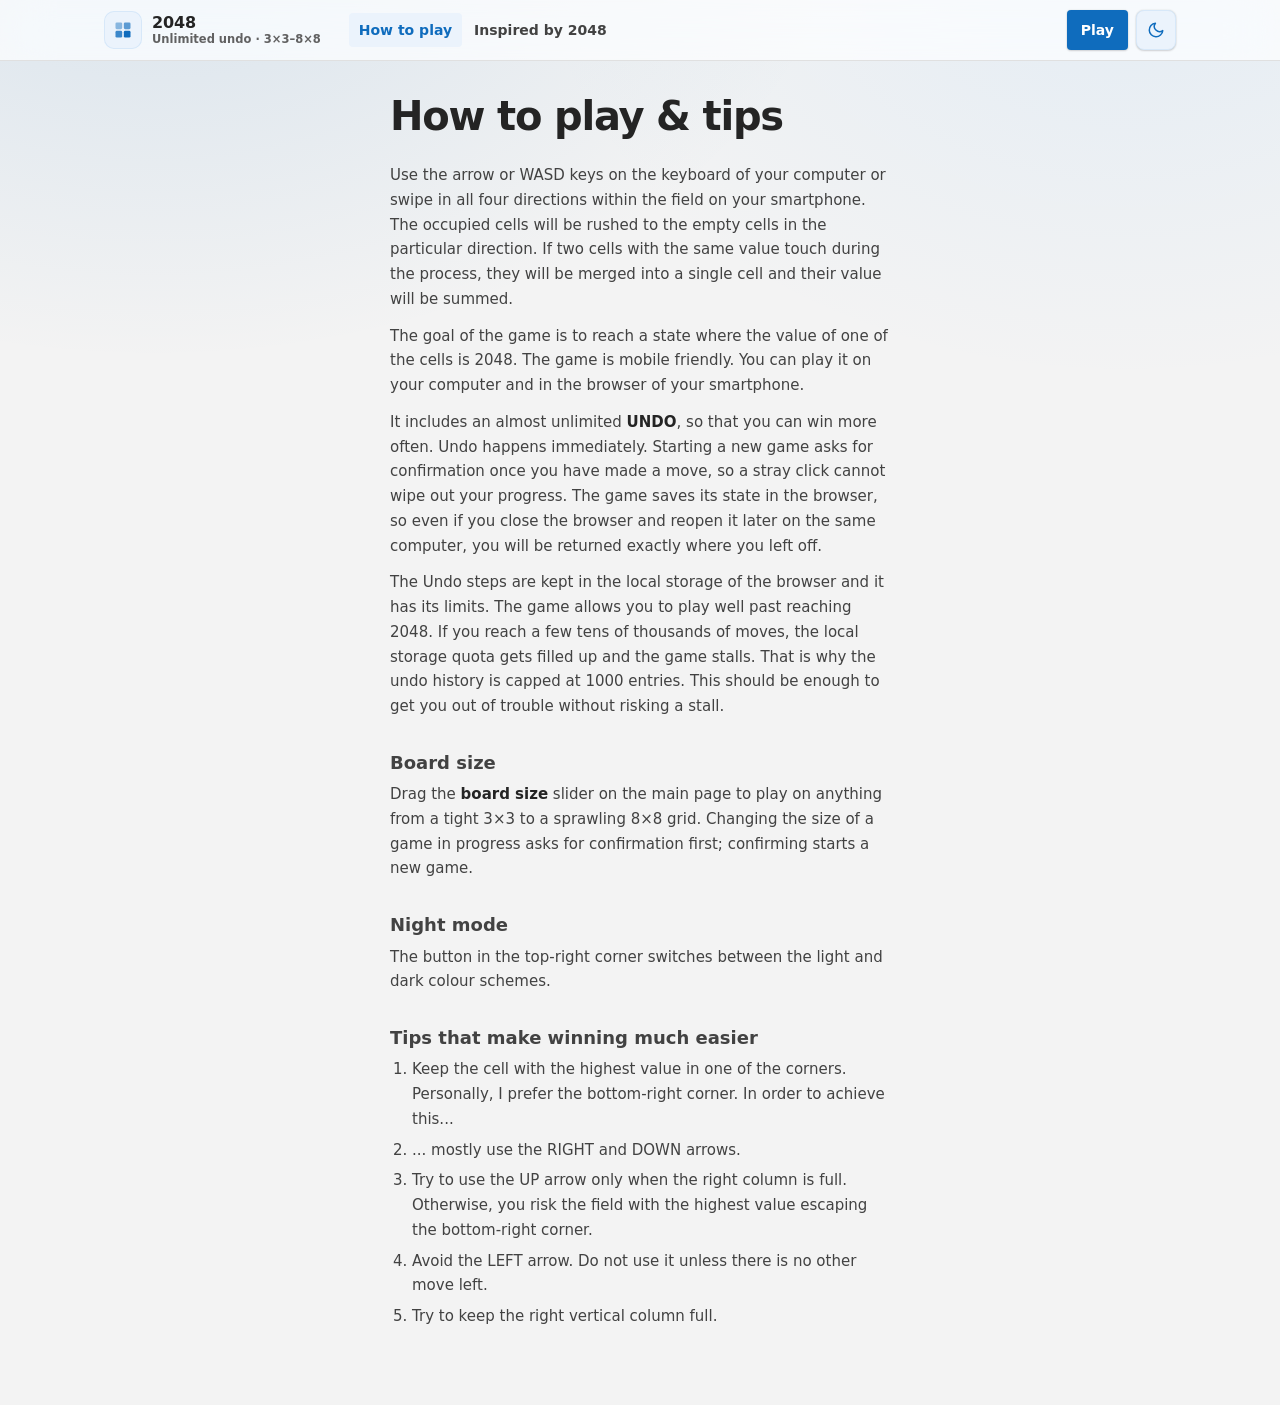
==== commit ab984793: "Move the game controls into a site app bar index.html and how.html now open with the sticky acrylic " ====
--- a/how.html
+++ b/how.html
@@ -20,28 +20,50 @@
   </script>
 </head>
 <body>
-  <button class="theme-toggle" type="button" aria-label="Switch to dark mode">
-    <svg class="icon-moon" viewBox="0 0 24 24" fill="none" stroke="currentColor" stroke-width="2" stroke-linecap="round" stroke-linejoin="round" aria-hidden="true">
-      <path d="M21 12.79A9 9 0 1 1 11.21 3 7 7 0 0 0 21 12.79z"></path>
-    </svg>
-    <svg class="icon-sun" viewBox="0 0 24 24" fill="none" stroke="currentColor" stroke-width="2" stroke-linecap="round" stroke-linejoin="round" aria-hidden="true">
-      <circle cx="12" cy="12" r="4"></circle>
-      <path d="M12 2v2M12 20v2M4.93 4.93l1.41 1.41M17.66 17.66l1.41 1.41M2 12h2M20 12h2M4.93 19.07l1.41-1.41M17.66 6.34l1.41-1.41"></path>
-    </svg>
-  </button>
+  <a class="skip-link" href="#howto">Skip to the guide</a>
 
-  <div class="container">
-    <div class="heading">
-      <h1 class="title">2048</h1>
+  <header class="appbar">
+    <div class="appbar-inner">
+      <a class="brand" href="./index.html">
+        <span class="brand-mark" aria-hidden="true">
+          <svg viewBox="0 0 24 24" focusable="false">
+            <rect x="3" y="3" width="8" height="8" rx="1.6" opacity=".45"></rect>
+            <rect x="13" y="3" width="8" height="8" rx="1.6" opacity=".65"></rect>
+            <rect x="3" y="13" width="8" height="8" rx="1.6" opacity=".8"></rect>
+            <rect x="13" y="13" width="8" height="8" rx="1.6"></rect>
+          </svg>
+        </span>
+        <span class="brand-text">
+          <span class="brand-name">2048</span>
+          <span class="brand-sub">Unlimited undo &middot; 3&times;3&ndash;8&times;8</span>
+        </span>
+      </a>
+
+      <nav class="nav" aria-label="Pages">
+        <a class="nav-link" href="./how.html" aria-current="page">How to play</a>
+        <a class="nav-link" href="https://github.com/gabrielecirulli/2048" rel="noopener" target="_blank">Inspired by 2048</a>
+      </nav>
+
+      <div class="appbar-actions">
+        <a class="restart-button" href="./index.html">Play</a>
+        <button class="theme-toggle" type="button" aria-label="Switch to dark mode">
+          <svg class="icon-moon" viewBox="0 0 24 24" fill="none" stroke="currentColor" stroke-width="2" stroke-linecap="round" stroke-linejoin="round" aria-hidden="true">
+            <path d="M21 12.79A9 9 0 1 1 11.21 3 7 7 0 0 0 21 12.79z"></path>
+          </svg>
+          <svg class="icon-sun" viewBox="0 0 24 24" fill="none" stroke="currentColor" stroke-width="2" stroke-linecap="round" stroke-linejoin="round" aria-hidden="true">
+            <circle cx="12" cy="12" r="4"></circle>
+            <path d="M12 2v2M12 20v2M4.93 4.93l1.41 1.41M17.66 17.66l1.41 1.41M2 12h2M20 12h2M4.93 19.07l1.41-1.41M17.66 6.34l1.41-1.41"></path>
+          </svg>
+        </button>
+      </div>
     </div>
+  </header>
 
-    <div class="above-game">
-      <p><a href="./index.html">&larr; Back to the game</a></p>
-    </div>
+  <main class="container" id="howto">
+    <h1 class="page-title">How to play &amp; tips</h1>
 
-    <div class="game-explanation">
+    <div class="page-body">
       <p>
-        <strong class="important">How to play 2048 with UNDO:</strong><br>
         Use the arrow or WASD keys on the keyboard of your computer or swipe in all four
         directions within the field on your smartphone. The occupied cells will be
         rushed to the empty cells in the particular direction. If two cells with the
@@ -94,16 +116,9 @@
         <li>Avoid the LEFT arrow. Do not use it unless there is no other move left.</li>
         <li>Try to keep the right vertical column full.</li>
       </ol>
-      <br>
-      <a href="./index.html">&larr; Back to the game</a></p>
-
-      <hr>
-      <p align="center">
-        <a href="https://github.com/gabrielecirulli/2048" rel="noopener" target="_blank">Inspired by the original 2048 by Gabriele Cirulli</a>
-      </p>
     </div>
-  </div>
+  </main>
 
   <script src="js/theme_manager.js"></script>
 </body>
-</html>+</html>
--- a/style/main.css
+++ b/style/main.css
@@ -1,4 +1,189 @@
 @import url(fonts/clear-sans.css);
+
+/* ------------------------------------------------------------------
+   Design tokens
+
+   Fluent 2, with the palette of the author's unioncyclist.github.io site.
+   Three layers, and colour is named only here:
+
+     1. primitives  the Fluent brand ramp, neutral steps and the gold accent
+     2. semantic    the roles every component below reads (surface /
+                    foreground / stroke / brand), one palette per theme
+     3. legacy      names the tests and older rules still use, aliased onto
+                    the semantic tokens
+
+   Nothing outside this block may name a colour: a component rule that
+   needs a new shade adds a token instead of a hex value.
+   ------------------------------------------------------------------ */
+:root {
+  /* Fluent 2 brand ramp, 10 (deepest) through 160 (palest) */
+  --brand-10: #061724;
+  --brand-20: #082338;
+  --brand-30: #0a2e4a;
+  --brand-40: #0c3b5e;
+  --brand-50: #0e4775;
+  --brand-60: #0f548c;
+  --brand-70: #115ea3;
+  --brand-80: #0f6cbd;
+  --brand-90: #2886de;
+  --brand-100: #479ef5;
+  --brand-110: #62abf5;
+  --brand-120: #77b7f7;
+  --brand-130: #96c6fa;
+  --brand-140: #b4d6fa;
+  --brand-150: #cfe4fa;
+  --brand-160: #ebf3fc;
+
+  /* Neutral steps used by the resting tiles */
+  --grey-200: #ebebeb;
+  --grey-300: #d1d1d1;
+  --grey-550: #3d3d3d;
+  --grey-600: #4a4a4a;
+  --grey-650: #5c5c5c;
+
+  /* The one warm accent: the reward ring, unchanged from the original game
+     so the "golden ring" the tests look for keeps its exact channels. */
+  --ring-super: inset 0 0 0 2px rgba(243, 215, 116, 0.9), 0 0 20px 4px rgba(243, 215, 116, 0.35);
+  --ring-2048: inset 0 0 0 2px rgba(243, 215, 116, 0.7), 0 0 16px 3px rgba(243, 215, 116, 0.25);
+
+  /* Board geometry. `--n` is set by the actuator each time the board is
+     drawn, which is what lets a single set of rules lay out 3x3 through 8x8. */
+  --board-size: 500px;
+  --board-padding: 15px;
+  --tile-gap: 14px;
+
+  /* Shape, motion, elevation — the site's own Fluent tokens */
+  --radius-control: 4px;
+  --radius-card: 8px;
+  --radius-panel: 12px;
+  --dur-fast: 100ms;
+  --dur-normal: 200ms;
+  --dur-slow: 320ms;
+  --ease-standard: cubic-bezier(0.33, 0, 0.67, 1);
+  --ease-decel: cubic-bezier(0.1, 0.9, 0.2, 1);
+  --shadow-2: 0 0 2px rgb(0 0 0 / 12%), 0 1px 2px rgb(0 0 0 / 14%);
+  --shadow-4: 0 0 2px rgb(0 0 0 / 12%), 0 2px 4px rgb(0 0 0 / 14%);
+  --shadow-8: 0 0 2px rgb(0 0 0 / 12%), 0 4px 8px rgb(0 0 0 / 14%);
+
+  /* Type. Segoe UI Variable where the platform has it, system UI next, and
+     the bundled Clear Sans last so a machine without Segoe still gets a
+     humanist sans rather than Times. The webfont loads only if it is used. */
+  --font-body: "Segoe UI Variable Text", "Segoe UI", system-ui, -apple-system,
+    "Noto Sans SC", "Microsoft YaHei UI", "Microsoft YaHei", "Clear Sans", Arial,
+    sans-serif;
+  --font-display: "Segoe UI Variable Display", "Segoe UI Variable Text", "Segoe UI",
+    system-ui, -apple-system, "Noto Sans SC", "Microsoft YaHei UI", "Microsoft YaHei",
+    "Clear Sans", Arial, sans-serif;
+
+  /* Semantic — light theme */
+  --bg-canvas: #f3f3f3;
+  --bg-surface: #ffffff;
+  --bg-subtle: #f5f5f5;
+  --bg-subtle-hover: #ebebeb;
+  --bg-acrylic: rgba(255, 255, 255, 0.7);
+
+  --fg-1: #242424;
+  --fg-2: #424242;
+  --fg-3: #616161;
+  --fg-disabled: #9e9e9e;
+
+  --stroke-1: #e0e0e0;
+  --stroke-2: #d1d1d1;
+
+  --brand: #0f6cbd;
+  --brand-hover: #115ea3;
+  --brand-pressed: #0c3b5e;
+  --brand-bg: #0f6cbd;
+  --brand-bg-hover: #115ea3;
+  --brand-bg-pressed: #0c3b5e;
+  --on-brand: #ffffff;
+  /* Key-hint chips sit on a filled action, so they tint the fill rather than
+     introducing a colour of their own. */
+  --on-brand-tint: rgba(255, 255, 255, 0.18);
+  --brand-tint: #ebf3fc;
+  --brand-tint-strong: #d7e8f9;
+
+  --focus: #0f6cbd;
+  --success: #0f7b0f;
+  --selection-bg: #efd9a6;
+  --selection-ink: #1f1f1f;
+  --glow-1: rgba(15, 108, 189, 0.13);
+  --glow-2: rgba(94, 177, 255, 0.11);
+
+  /* Legacy names. Kept because the test suite and a few rules refer to them;
+     each one now points at a semantic token rather than its own value. */
+  --page-bg: var(--bg-canvas);
+  --ink: var(--fg-1);
+  --rule: var(--stroke-1);
+  --board-bg: var(--bg-surface);
+  --cell-bg: var(--bg-subtle);
+  --button-bg: var(--brand-bg);
+  --button-ink: var(--on-brand);
+  --box-bg: var(--bg-surface);
+  --box-label: var(--fg-3);
+  --tile-ink: #ffffff;
+  --tile-shadow: rgba(0, 0, 0, 0.18);
+  --overlay-bg: rgba(243, 243, 243, 0.72);
+  --overlay-won-bg: rgba(15, 108, 189, 0.28);
+  --confirm-bg: rgba(255, 255, 255, 0.7);
+  --confirm-ink: var(--fg-1);
+  --confirm-rule: var(--stroke-2);
+  --gain-ink: var(--brand);
+  --toggle-shadow: var(--shadow-4);
+  --focus-ring: var(--focus);
+
+  color-scheme: light;
+}
+
+/* Semantic — night theme. Same roles, the site's dark palette. */
+:root[data-theme="dark"] {
+  --bg-canvas: #141414;
+  --bg-surface: #242424;
+  --bg-subtle: #2e2e2e;
+  --bg-subtle-hover: #383838;
+  --bg-acrylic: rgba(30, 30, 30, 0.72);
+
+  --fg-1: #ffffff;
+  --fg-2: #d6d6d6;
+  --fg-3: #adadad;
+  --fg-disabled: #6e6e6e;
+
+  --stroke-1: #3d3d3d;
+  --stroke-2: #525252;
+
+  --brand: #479ef5;
+  --brand-hover: #62abf5;
+  --brand-pressed: #2886de;
+  --brand-bg: #115ea3;
+  --brand-bg-hover: #0f6cbd;
+  --brand-bg-pressed: #0c3b5e;
+  --on-brand: #ffffff;
+  --brand-tint: #0b2b45;
+  --brand-tint-strong: #0f3d5e;
+
+  --focus: #62abf5;
+  --success: #54b054;
+  --selection-bg: #5c4713;
+  --selection-ink: #ffffff;
+  --glow-1: rgba(71, 158, 245, 0.18);
+  --glow-2: rgba(15, 108, 189, 0.22);
+
+  --board-bg: var(--bg-surface);
+  --cell-bg: var(--bg-subtle);
+  --box-bg: var(--bg-surface);
+  --box-label: var(--fg-3);
+  --tile-shadow: rgba(0, 0, 0, 0.45);
+  --overlay-bg: rgba(20, 20, 20, 0.78);
+  --overlay-won-bg: rgba(71, 158, 245, 0.24);
+  --confirm-bg: rgba(36, 36, 36, 0.7);
+  --confirm-rule: var(--stroke-2);
+
+  --shadow-2: 0 0 2px rgb(0 0 0 / 40%), 0 1px 2px rgb(0 0 0 / 30%);
+  --shadow-4: 0 0 2px rgb(0 0 0 / 40%), 0 2px 4px rgb(0 0 0 / 30%);
+  --shadow-8: 0 0 2px rgb(0 0 0 / 40%), 0 4px 8px rgb(0 0 0 / 30%);
+
+  color-scheme: dark;
+}
 
 /* ------------------------------------------------------------------
    Base
@@ -6,44 +191,68 @@
 html, body {
   margin: 0;
   padding: 0;
-  background: var(--page-bg);
-  color: var(--ink);
-  font-family: "Clear Sans", "Helvetica Neue", Arial, sans-serif;
-  font-size: 18px;
+  color: var(--fg-1);
+  font-family: var(--font-body);
+  font-size: 16px;
+  line-height: 1.6;
+}
+
+/* The mica layer: two soft brand glows over the canvas, in both themes. It
+   lives on <html> so it stays continuous through the body's margins. */
+html {
+  min-height: 100%;
+  background-color: var(--bg-canvas);
+  background-image:
+    radial-gradient(58rem 40rem at 12% -14%, var(--glow-1), transparent 76%),
+    radial-gradient(48rem 36rem at 88% -8%, var(--glow-2), transparent 78%);
+  background-attachment: fixed;
+  -webkit-text-size-adjust: 100%;
 }
 
 body {
-  margin: 80px 0;
+  margin: 0;
+  padding: 0 0 64px;
   background: transparent;
-  transition: color 0.25s ease;
+  -webkit-font-smoothing: antialiased;
+  -moz-osx-font-smoothing: grayscale;
+  text-rendering: optimizeLegibility;
+  transition: color var(--dur-normal) var(--ease-standard);
 }
 
 p {
   margin-top: 0;
-  margin-bottom: 10px;
+  margin-bottom: 12px;
   line-height: 1.65;
 }
 
 a {
-  color: var(--ink);
-  font-weight: bold;
+  color: var(--brand);
+  font-weight: 600;
   text-decoration: underline;
+  text-underline-offset: 2px;
   cursor: pointer;
+}
+
+a:hover {
+  color: var(--brand-hover);
 }
 
 strong.important {
   text-transform: uppercase;
+  letter-spacing: 0.06em;
 }
 
 h2 {
-  margin: 30px 0 10px;
-  font-size: 20px;
+  margin: 32px 0 8px;
+  font-family: var(--font-display);
+  font-size: 18px;
+  font-weight: 600;
   line-height: 1.3;
 }
 
 ol, ul {
   margin-top: 0;
-  margin-bottom: 10px;
+  margin-bottom: 12px;
   padding-left: 22px;
   line-height: 1.65;
 }
@@ -54,144 +263,226 @@
 
 hr {
   border: none;
-  border-bottom: 1px solid var(--rule);
-  margin-top: 20px;
-  margin-bottom: 30px;
-}
-
-/* ------------------------------------------------------------------
-   Board geometry
-
-   The board is square and its cell count is adjustable, so no size below is
-   hard-coded: everything is derived from how wide the board is and how much
-   space sits between the cells. `--n` is the cell count and is set by the
-   actuator each time the board is drawn, which is what lets a single set of
-   rules lay out 3x3 through 8x8.
-   ------------------------------------------------------------------ */
-:root {
-  --board-size: 500px;
-  --board-padding: 15px;
-  --tile-gap: 14px;
-
-  /* Every colour on the page comes from here, so night mode is nothing but a
-     second set of values on <html data-theme="dark">. Nothing below hard-codes
-     a colour. */
-  --page-bg: #faf8ef;
-  --ink: #776e65;
-  --rule: #d8d4d0;
-  --board-bg: #8f7a66;
-  --cell-bg: #bbada0;
-  --button-bg: #8f7a66;
-  --button-ink: #f9f6f2;
-  --box-bg: #bbada0;
-  --box-label: #eee4da;
-  --tile-ink: #f9f6f2;
-  --tile-shadow: #000000;
-  --overlay-bg: rgba(238, 228, 218, 0.5);
-  --overlay-won-bg: rgba(237, 194, 46, 0.5);
-  --confirm-bg: rgba(250, 248, 239, 0.7);
-  --confirm-ink: #5f554b;
-  --confirm-rule: #d8d4d0;
-  --toggle-shadow: rgba(29, 52, 91, 0.18);
-  --gain-ink: rgba(119, 110, 101, 0.9);
-  --focus-ring: rgba(143, 122, 102, 0.4);
-  color-scheme: light;
-}
-
-/* Night mode. Values follow the dark palette of the portfolio site, so the
-   game and that page read as the same product. */
-:root[data-theme="dark"] {
-  --page-bg: #0c1322;
-  --ink: #e6edf7;
-  --rule: #2a3a55;
-  --board-bg: #151e2e;
-  --cell-bg: #22304a;
-  --button-bg: #26417a;
-  --button-ink: #eaf2ff;
-  --box-bg: #22304a;
-  --box-label: #94a3b8;
-  --tile-ink: #f9f6f2;
-  --tile-shadow: rgba(0, 0, 0, 0.55);
-  --overlay-bg: rgba(12, 19, 34, 0.78);
-  --overlay-won-bg: rgba(29, 95, 209, 0.6);
-  --confirm-bg: rgba(12, 19, 34, 0.7);
-  --confirm-ink: #eaf2ff;
-  --confirm-rule: #2a3a55;
-  --toggle-shadow: rgba(0, 0, 0, 0.45);
-  --gain-ink: #eaf2ff;
-  --focus-ring: rgba(110, 168, 255, 0.45);
-  color-scheme: dark;
-
-  /* The glow belongs to the root layer so it remains continuous through the
-     body's top and bottom margins. */
-  background:
-    radial-gradient(circle at top left, #1b2c4d 0, transparent 34rem),
-    var(--page-bg);
-}
-
+  border-bottom: 1px solid var(--stroke-1);
+  margin-top: 24px;
+  margin-bottom: 32px;
+}
+
+::selection {
+  color: var(--selection-ink);
+  background: var(--selection-bg);
+}
+
+/* Fluent puts the focus ring on the keyboard, not on every click. */
+:focus-visible {
+  outline: 2px solid var(--focus);
+  outline-offset: 2px;
+  border-radius: var(--radius-control);
+}
+
+/* Keyboard users land here first; it slides in only while focused. */
+.skip-link {
+  position: fixed;
+  top: 8px;
+  left: 8px;
+  z-index: 100;
+  padding: 10px 16px;
+  border-radius: 6px;
+  color: var(--on-brand);
+  background: var(--brand-bg);
+  font-size: 14px;
+  font-weight: 600;
+  text-decoration: none;
+  transform: translateY(-200%);
+  transition: transform var(--dur-normal) var(--ease-standard);
+}
+
+.skip-link:focus-visible { transform: none; }
+
+/* The game column: one board wide, centred under the app bar. */
 .container {
   width: var(--board-size);
+  max-width: 100%;
   margin: 0 auto;
-}
+  padding: 32px 0 0;
+  box-sizing: border-box;
+}
+
+.page-title {
+  margin: 0 0 24px;
+  font-family: var(--font-display);
+  font-size: 40px;
+  font-weight: 600;
+  line-height: 1.15;
+  letter-spacing: -0.03em;
+}
+
+.page-body {
+  color: var(--fg-2);
+  font-size: 15px;
+}
+
+.page-body strong { color: var(--fg-1); }
 
 /* ------------------------------------------------------------------
-   Heading
+   App bar
+
+   The same shape as the author's site: a sticky acrylic strip with the brand
+   on the left, the page links next to it and the game's controls on the
+   right. It reads the same tokens as everything else, so night mode needs no
+   rule of its own here.
    ------------------------------------------------------------------ */
-.heading:after {
-  content: "";
-  display: block;
-  clear: both;
-}
-
-h1.title {
-  font-size: 80px;
-  font-weight: bold;
-  margin: 0;
-  display: block;
-  float: left;
+.appbar {
+  position: sticky;
+  top: 0;
+  z-index: 60;
+  border-bottom: 1px solid var(--stroke-1);
+  background: var(--bg-acrylic);
+  -webkit-backdrop-filter: blur(24px) saturate(180%);
+  backdrop-filter: blur(24px) saturate(180%);
+  transition: box-shadow var(--dur-normal) var(--ease-standard);
+}
+
+.appbar-inner {
+  display: flex;
+  align-items: center;
+  gap: 20px;
+  max-width: 1120px;
+  margin: 0 auto;
+  padding: 10px 24px;
+  box-sizing: border-box;
+}
+
+.brand {
+  display: inline-flex;
+  align-items: center;
+  gap: 10px;
+  flex: none;
+  color: var(--fg-1);
+  text-decoration: none;
+}
+
+.brand:hover { color: var(--fg-1); }
+
+/* A two-by-two board glyph in the slot the site gives its avatar square. */
+.brand-mark {
+  display: inline-flex;
+  align-items: center;
+  justify-content: center;
+  flex: none;
+  width: 38px;
+  height: 38px;
+  border-radius: 10px;
+  background: var(--brand-tint);
+  color: var(--brand-bg);
+  box-shadow: inset 0 0 0 1px var(--brand-tint-strong);
+}
+
+.brand-mark svg { display: block; width: 20px; height: 20px; fill: currentColor; }
+
+.brand-text { display: flex; flex-direction: column; min-width: 0; }
+
+.brand-name {
+  font-family: var(--font-display);
+  font-size: 16px;
+  font-weight: 600;
+  line-height: 1.2;
+  letter-spacing: -0.01em;
+}
+
+.brand-sub {
+  color: var(--fg-3);
+  font-size: 11.5px;
+  line-height: 1.35;
+  white-space: nowrap;
+}
+
+.nav {
+  display: flex;
+  align-items: center;
+  gap: 2px;
+  margin-left: 8px;
+}
+
+.nav-link {
+  display: inline-flex;
+  align-items: center;
+  height: 34px;
+  padding: 0 10px;
+  border-radius: var(--radius-control);
+  color: var(--fg-2);
+  font-size: 14px;
+  font-weight: 600;
+  text-decoration: none;
+  white-space: nowrap;
+  transition: background var(--dur-fast) var(--ease-standard),
+    color var(--dur-fast) var(--ease-standard);
+}
+
+.nav-link:hover { background: var(--bg-subtle); color: var(--fg-1); }
+.nav-link[aria-current="page"] { background: var(--brand-tint); color: var(--brand); }
+
+/* Undo, New Game, score and best share one line on the right of the bar. */
+.appbar-actions {
+  display: flex;
+  align-items: center;
+  gap: 8px;
+  margin-left: auto;
 }
 
 .scores-container {
-  float: right;
-  text-align: right;
-}
-
+  display: flex;
+  align-items: center;
+  gap: 8px;
+  order: 3;
+  margin-left: 4px;
+}
+
+/* Compact score cards: the same surface treatment as before, sized for the
+   bar. The label is generated as ::after and the card is a reversed column,
+   so the label lands above the number without new markup. */
 .score-container, .best-container {
   position: relative;
-  display: inline-block;
+  display: inline-flex;
+  flex-direction: column-reverse;
+  align-items: center;
+  justify-content: center;
+  gap: 1px;
+  box-sizing: border-box;
+  min-width: 68px;
+  height: 40px;
+  padding: 2px 10px;
   background: var(--box-bg);
-  padding: 15px 25px;
-  font-size: 25px;
-  height: 25px;
-  line-height: 47px;
-  font-weight: bold;
-  border-radius: 3px;
-  color: white;
-  margin-top: 8px;
+  border-radius: var(--radius-card);
+  box-shadow: inset 0 0 0 1px var(--stroke-1), var(--shadow-2);
+  color: var(--fg-1);
+  font-size: 17px;
+  font-weight: 600;
+  font-variant-numeric: tabular-nums;
+  line-height: 1.1;
   text-align: center;
 }
 
 .score-container:after, .best-container:after {
+  text-transform: uppercase;
+  font-size: 9px;
+  font-weight: 700;
+  line-height: 1;
+  letter-spacing: 0.08em;
+  color: var(--box-label);
+}
+
+.score-container:after { content: "Score"; }
+.best-container:after  { content: "Best"; }
+
+/* The gain rises out of the chip and clears the bar. */
+.score-container .score-addition, .best-container .score-addition {
   position: absolute;
-  width: 100%;
-  top: 10px;
-  left: 0;
-  text-transform: uppercase;
+  right: 10px;
+  top: 6px;
   font-size: 13px;
   line-height: 13px;
-  text-align: center;
-  color: var(--box-label);
-}
-
-.score-container:after { content: "Score"; }
-.best-container:after  { content: "Best"; }
-
-.score-container .score-addition, .best-container .score-addition {
-  position: absolute;
-  right: 30px;
-  font-size: 25px;
-  line-height: 25px;
-  font-weight: bold;
+  font-weight: 700;
   color: var(--gain-ink);
   z-index: 100;
   -webkit-animation: move-up 600ms ease-in;
@@ -202,18 +493,18 @@
   animation-fill-mode: both;
 }
 
-/* Floating "+4" that rises out of the score box */
+/* Floating "+4" that rises out of the score chip */
 @-webkit-keyframes move-up {
-  0%   { top: 25px;  opacity: 1; }
-  100% { top: -50px; opacity: 0; }
+  0%   { top: 6px;   opacity: 1; }
+  100% { top: -26px; opacity: 0; }
 }
 @-moz-keyframes move-up {
-  0%   { top: 25px;  opacity: 1; }
-  100% { top: -50px; opacity: 0; }
+  0%   { top: 6px;   opacity: 1; }
+  100% { top: -26px; opacity: 0; }
 }
 @keyframes move-up {
-  0%   { top: 25px;  opacity: 1; }
-  100% { top: -50px; opacity: 0; }
+  0%   { top: 6px;   opacity: 1; }
+  100% { top: -26px; opacity: 0; }
 }
 
 /* ------------------------------------------------------------------
@@ -226,7 +517,8 @@
   --tile-size: calc((var(--board-inner) - (var(--n) - 1) * var(--tile-gap)) / var(--n));
   --tile-pitch: calc(var(--tile-size) + var(--tile-gap));
 
-  margin-top: 40px;
+  /* The size row above the board already supplies the gap. */
+  margin-top: 0;
   position: relative;
   padding: var(--board-padding);
   cursor: default;
@@ -237,7 +529,10 @@
   -ms-user-select: none;
   touch-action: none;
   background: var(--board-bg);
-  border-radius: 6px;
+  /* The edge is an inset ring, never a border: a border would shrink the
+     content box and the board geometry is measured against it. */
+  border-radius: var(--radius-panel);
+  box-shadow: inset 0 0 0 1px var(--stroke-1), var(--shadow-8);
   width: var(--board-size);
   height: var(--board-size);
   -webkit-box-sizing: border-box;
@@ -257,7 +552,7 @@
 }
 
 .grid-cell {
-  border-radius: 3px;
+  border-radius: var(--radius-control);
   background: var(--cell-bg);
 }
 
@@ -277,9 +572,9 @@
 
 .tile {
   position: absolute;
-  -webkit-transition: 100ms ease-in-out;
-  -moz-transition: 100ms ease-in-out;
-  transition: 100ms ease-in-out;
+  -webkit-transition: var(--dur-fast) var(--ease-standard);
+  -moz-transition: var(--dur-fast) var(--ease-standard);
+  transition: var(--dur-fast) var(--ease-standard);
   -webkit-transition-property: -webkit-transform;
   -moz-transition-property: -moz-transform;
   transition-property: transform;
@@ -288,41 +583,52 @@
 /* Type scales with the tile, so the same rules read correctly on a cramped
    8x8 board and a roomy 3x3 one. */
 .tile .tile-inner {
-  border-radius: 3px;
+  border-radius: var(--radius-control);
   text-align: center;
-  font-weight: bold;
+  font-weight: 600;
+  font-variant-numeric: tabular-nums;
+  letter-spacing: -0.02em;
   z-index: 10;
   font-size: calc(var(--tile-size) * 0.51);
-  text-shadow: 2px 2px 4px var(--tile-shadow);
+  text-shadow: 0 1px 2px var(--tile-shadow);
   color: var(--tile-ink);
 }
 
-.tile.tile-2    .tile-inner { background: #cc0000; }
-.tile.tile-4    .tile-inner { background: #cccc00; }
-.tile.tile-8    .tile-inner { background: #00cc00; }
-.tile.tile-16   .tile-inner { background: #00cccc; }
-.tile.tile-32   .tile-inner { background: #0000cc; }
-.tile.tile-64   .tile-inner { background: #cc00cc; }
-.tile.tile-128  .tile-inner { background: #cc6600; box-shadow: 0 0 30px 10px rgba(243, 215, 116, 0.2381), inset 0 0 0 1px rgba(255, 255, 255, 0.14286); font-size: calc(var(--tile-size) * 0.42); }
-.tile.tile-256  .tile-inner { background: #66cc00; box-shadow: 0 0 30px 10px rgba(243, 215, 116, 0.31746), inset 0 0 0 1px rgba(255, 255, 255, 0.19048); font-size: calc(var(--tile-size) * 0.42); }
-.tile.tile-512  .tile-inner { background: #00cc66; box-shadow: 0 0 30px 10px rgba(243, 215, 116, 0.39683), inset 0 0 0 1px rgba(255, 255, 255, 0.2381); font-size: calc(var(--tile-size) * 0.42); }
-.tile.tile-1024 .tile-inner { background: #0066cc; box-shadow: 0 0 30px 10px rgba(243, 215, 116, 0.47619), inset 0 0 0 1px rgba(255, 255, 255, 0.28571); font-size: calc(var(--tile-size) * 0.33); }
-.tile.tile-2048 .tile-inner { background: #6600cc; box-shadow: 0 0 30px 10px rgba(243, 215, 116, 0.55556), inset 0 0 0 1px rgba(255, 255, 255, 0.33333); font-size: calc(var(--tile-size) * 0.33); }
-.tile.tile-super .tile-inner { background: #cc0066; box-shadow: 0 0 24px 8px rgba(243, 215, 116, 0.44444), inset 0 0 0 1px rgba(255, 255, 255, 0.26667); font-size: calc(var(--tile-size) * 0.28); }
-
-/* Night-mode tile ramp: same hue order, less glare against the dark board. */
-:root[data-theme="dark"] .tile.tile-2    .tile-inner { background: #a62929; }
-:root[data-theme="dark"] .tile.tile-4    .tile-inner { background: #a3a32c; }
-:root[data-theme="dark"] .tile.tile-8    .tile-inner { background: #2a9d4a; }
-:root[data-theme="dark"] .tile.tile-16   .tile-inner { background: #2a9ba8; }
-:root[data-theme="dark"] .tile.tile-32   .tile-inner { background: #2f4bb5; }
-:root[data-theme="dark"] .tile.tile-64   .tile-inner { background: #a52f9c; }
-:root[data-theme="dark"] .tile.tile-128  .tile-inner { background: #a8641f; }
-:root[data-theme="dark"] .tile.tile-256  .tile-inner { background: #5f9c2a; }
-:root[data-theme="dark"] .tile.tile-512  .tile-inner { background: #1f9c72; }
-:root[data-theme="dark"] .tile.tile-1024 .tile-inner { background: #2a6ba8; }
-:root[data-theme="dark"] .tile.tile-2048 .tile-inner { background: #6a3fb5; }
-:root[data-theme="dark"] .tile.tile-super .tile-inner { background: #b53f7a; }
+/* Tile ramp. A neutral-to-brand climb: the small values rest on Fluent
+   surfaces, everything from 16 up gains brand presence, and 2048 and above
+   carry the single warm accent the palette reserves for a reward. Text ink
+   flips from near-black to white once the ramp reaches brand-80; every pair
+   below clears 4.5:1. */
+.tile.tile-2    .tile-inner { background: var(--bg-surface); color: var(--fg-1); box-shadow: inset 0 0 0 1px var(--stroke-2); }
+.tile.tile-4    .tile-inner { background: var(--grey-200); color: var(--fg-1); }
+.tile.tile-8    .tile-inner { background: var(--grey-300); color: var(--fg-1); }
+.tile.tile-16   .tile-inner { background: var(--brand-140); color: var(--brand-20); }
+.tile.tile-32   .tile-inner { background: var(--brand-130); color: var(--brand-20); }
+.tile.tile-64   .tile-inner { background: var(--brand-120); color: var(--brand-10); }
+.tile.tile-128  .tile-inner { background: var(--brand-100); color: var(--brand-10); font-size: calc(var(--tile-size) * 0.42); }
+.tile.tile-256  .tile-inner { background: var(--brand-90); color: var(--brand-10); font-size: calc(var(--tile-size) * 0.42); }
+.tile.tile-512  .tile-inner { background: var(--brand-80); color: var(--on-brand); font-size: calc(var(--tile-size) * 0.42); }
+.tile.tile-1024 .tile-inner { background: var(--brand-70); color: var(--on-brand); font-size: calc(var(--tile-size) * 0.33); }
+.tile.tile-2048 .tile-inner { background: var(--brand-60); color: var(--on-brand); box-shadow: var(--ring-2048); font-size: calc(var(--tile-size) * 0.33); }
+.tile.tile-super .tile-inner { background: var(--brand-40); color: var(--on-brand); font-size: calc(var(--tile-size) * 0.28); box-shadow: var(--ring-super); }
+
+/* Night-mode tile ramp: the same climb read the other way — the higher the
+   value the brighter the tile — plus resting tiles that stay above the empty
+   cell instead of disappearing into it. These rules override background and
+   ink only; the ring stays in the base rules above, which is what keeps it
+   alive in night mode. */
+:root[data-theme="dark"] .tile.tile-2    .tile-inner { background: var(--grey-550); color: var(--fg-1); }
+:root[data-theme="dark"] .tile.tile-4    .tile-inner { background: var(--grey-600); color: var(--fg-1); }
+:root[data-theme="dark"] .tile.tile-8    .tile-inner { background: var(--grey-650); color: var(--fg-1); }
+:root[data-theme="dark"] .tile.tile-16   .tile-inner { background: var(--brand-40); color: var(--brand-160); }
+:root[data-theme="dark"] .tile.tile-32   .tile-inner { background: var(--brand-50); color: var(--on-brand); }
+:root[data-theme="dark"] .tile.tile-64   .tile-inner { background: var(--brand-70); color: var(--on-brand); }
+:root[data-theme="dark"] .tile.tile-128  .tile-inner { background: var(--brand-80); color: var(--on-brand); }
+:root[data-theme="dark"] .tile.tile-256  .tile-inner { background: var(--brand-90); color: var(--brand-10); }
+:root[data-theme="dark"] .tile.tile-512  .tile-inner { background: var(--brand-100); color: var(--brand-10); }
+:root[data-theme="dark"] .tile.tile-1024 .tile-inner { background: var(--brand-110); color: var(--brand-10); }
+:root[data-theme="dark"] .tile.tile-2048 .tile-inner { background: var(--brand-120); color: var(--brand-10); }
+:root[data-theme="dark"] .tile.tile-super .tile-inner { background: var(--brand-130); color: var(--brand-10); }
 
 /* Cell positions, 1-based. The transform is a multiple of the pitch, so the
    slide transition works the same at any board size. */
@@ -468,7 +774,9 @@
   0%   { opacity: 0; }
   100% { opacity: 1; }
 }
-
+/* ------------------------------------------------------------------
+   Game over / win overlay
+   ------------------------------------------------------------------ */
 .game-container .game-message {
   display: none;
   position: absolute;
@@ -477,22 +785,28 @@
   bottom: 0;
   left: 0;
   background: var(--overlay-bg);
+  -webkit-backdrop-filter: blur(6px);
+  backdrop-filter: blur(6px);
+  border-radius: var(--radius-panel);
   z-index: 100;
   text-align: center;
-  -webkit-animation: fade-in 300ms ease;
-  -moz-animation: fade-in 300ms ease;
-  animation: fade-in 300ms ease;
+  -webkit-animation: fade-in 300ms var(--ease-standard);
+  -moz-animation: fade-in 300ms var(--ease-standard);
+  animation: fade-in 300ms var(--ease-standard);
   -webkit-animation-fill-mode: both;
   -moz-animation-fill-mode: both;
   animation-fill-mode: both;
 }
 
 .game-container .game-message p {
+  font-family: var(--font-display);
   font-size: 60px;
-  font-weight: bold;
+  font-weight: 600;
   height: 60px;
   line-height: 60px;
+  letter-spacing: -0.03em;
   margin-top: 222px;
+  color: var(--fg-1);
 }
 
 .game-container .game-message .lower {
@@ -502,32 +816,52 @@
 
 .game-container .game-message a {
   display: inline-block;
-  background: var(--button-bg);
-  border-radius: 3px;
+  min-height: 40px;
+  background: var(--brand-bg);
+  border-radius: var(--radius-control);
   padding: 0 20px;
   text-decoration: none;
-  color: var(--button-ink);
-  height: 40px;
-  line-height: 42px;
-  margin-left: 9px;
-}
+  color: var(--on-brand);
+  font-weight: 600;
+  line-height: 40px;
+  margin-left: 8px;
+  box-shadow: var(--shadow-2);
+  transition: background var(--dur-fast) var(--ease-standard),
+    transform var(--dur-fast) var(--ease-standard);
+}
+
+.game-container .game-message a:hover { background: var(--brand-bg-hover); }
+.game-container .game-message a:active { background: var(--brand-bg-pressed); transform: translateY(1px); }
 
 .game-container .game-message a.keep-playing-button { display: none; }
 
 .game-container .game-message.game-won {
   background: var(--overlay-won-bg);
-  color: var(--button-ink);
+  color: var(--fg-1);
 }
 .game-container .game-message.game-won a.keep-playing-button { display: inline-block; }
 
 .game-container .game-message.game-won,
 .game-container .game-message.game-over { display: block; }
 
+/* Both actions are offered after a win, so the second one steps back to the
+   resting surface and leaves Keep going as the primary choice. */
+.game-container .game-message.game-won .retry-button {
+  background: var(--bg-surface);
+  color: var(--fg-1);
+  box-shadow: inset 0 0 0 1px var(--stroke-2), var(--shadow-2);
+}
+.game-container .game-message.game-won .retry-button:hover { background: var(--bg-subtle); }
+.game-container .game-message.game-won .retry-button:active { background: var(--bg-subtle-hover); }
+
 .game-area { position: relative; }
 
 /* The Konami reveal is about 1.5s; do not let a stray click or drag race it. */
 .game-area.easter-egg-lock { pointer-events: none; }
 
+/* Both destructive controls ask through this layer: an acrylic dialog over the
+   game area, with the confirm action as the primary button. `--confirm-bg` is
+   deliberately 70% opaque — the mobile suite measures that alpha. */
 .confirm-message {
   display: none;
   position: absolute;
@@ -541,11 +875,18 @@
   justify-content: center;
   padding: 30px;
   background: var(--confirm-bg);
+  -webkit-backdrop-filter: blur(8px);
+  backdrop-filter: blur(8px);
+  border-radius: var(--radius-panel);
+  /* The acrylic is 70% by design, so the edge carries the definition: a token
+     stroke instead of an opaque background keeps the alpha the mobile suite
+     measures. */
+  box-shadow: inset 0 0 0 1px var(--stroke-1);
   color: var(--confirm-ink);
   text-align: center;
-  -webkit-animation: fade-in 300ms ease;
-  -moz-animation: fade-in 300ms ease;
-  animation: fade-in 300ms ease;
+  -webkit-animation: fade-in 300ms var(--ease-standard);
+  -moz-animation: fade-in 300ms var(--ease-standard);
+  animation: fade-in 300ms var(--ease-standard);
   -webkit-animation-fill-mode: both;
   -moz-animation-fill-mode: both;
   animation-fill-mode: both;
@@ -557,9 +898,11 @@
 .confirm-message p {
   max-width: 380px;
   margin: 0;
-  font-size: 32px;
-  font-weight: bold;
-  line-height: 1.25;
+  font-family: var(--font-display);
+  font-size: 28px;
+  font-weight: 600;
+  line-height: 1.3;
+  letter-spacing: -0.02em;
 }
 
 .confirm-message .lower {
@@ -576,53 +919,129 @@
   margin: 0 4px;
   padding: 0 20px;
   border: 1px solid var(--confirm-rule);
-  border-radius: 3px;
+  border-radius: var(--radius-control);
+  background: var(--bg-surface);
+  color: var(--fg-1);
+  font-weight: 600;
+  line-height: 38px;
+  text-decoration: none;
+  box-shadow: var(--shadow-2);
+  transition: background var(--dur-fast) var(--ease-standard),
+    border-color var(--dur-fast) var(--ease-standard),
+    transform var(--dur-fast) var(--ease-standard);
+}
+
+.confirm-message a:hover { background: var(--bg-subtle); }
+.confirm-message a:active { background: var(--bg-subtle-hover); transform: translateY(1px); }
+
+/* OK commits the destructive action, so it is the primary button; Cancel
+   keeps the resting style above. */
+.confirm-message .size-change-confirm-button,
+.confirm-message .restart-confirm-button {
+  border-color: transparent;
+  background: var(--brand-bg);
+  color: var(--on-brand);
+  line-height: 40px;
+}
+
+.confirm-message .size-change-confirm-button:hover,
+.confirm-message .restart-confirm-button:hover { background: var(--brand-bg-hover); }
+
+.confirm-message .size-change-confirm-button:active,
+.confirm-message .restart-confirm-button:active { background: var(--brand-bg-pressed); }
+
+/* ------------------------------------------------------------------
+   App bar actions
+
+   New Game is the primary action, Undo the secondary one. DOM order stays
+   New Game first — KeyboardInputManager binds the first .restart-button to
+   restart — and `order` puts Undo to its left on screen.
+   ------------------------------------------------------------------ */
+.restart-button {
+  display: inline-flex;
+  align-items: center;
+  justify-content: center;
+  gap: 7px;
+  order: 2;
+  box-sizing: border-box;
+  height: 40px;
+  padding: 0 14px;
+  border-radius: var(--radius-control);
   background: var(--button-bg);
   color: var(--button-ink);
-  font-weight: bold;
-  line-height: 40px;
+  font-size: 14px;
+  font-weight: 600;
   text-decoration: none;
-}
-
-/* ------------------------------------------------------------------
-   Buttons
-   ------------------------------------------------------------------ */
-.above-game:after {
-  content: "";
-  display: block;
-  clear: both;
-}
-
-.restart-button {
-  display: block;
-  float: right;
-  background: var(--button-bg);
-  border-radius: 3px;
-  padding: 0 20px;
-  text-decoration: none;
-  color: var(--button-ink);
-  height: 40px;
-  line-height: 42px;
-  text-align: center;
-  margin-right: 5px;
-}
-
-.undo-button { margin-right: 5px; }
-
-.disabled { background: var(--cell-bg); }
+  white-space: nowrap;
+  box-shadow: var(--shadow-2);
+  transition: background var(--dur-fast) var(--ease-standard),
+    transform var(--dur-fast) var(--ease-standard);
+}
+
+.restart-button:hover { background: var(--brand-bg-hover); }
+.restart-button:active { background: var(--brand-bg-pressed); transform: translateY(1px); }
+
+/* Undo is the secondary action: a resting surface with a stroke. */
+.undo-button {
+  order: 1;
+  background: var(--bg-surface);
+  color: var(--fg-1);
+  box-shadow: inset 0 0 0 1px var(--stroke-2), var(--shadow-2);
+}
+
+.undo-button:hover { background: var(--bg-subtle); }
+.undo-button:active { background: var(--bg-subtle-hover); }
+
+/* The [R] / [U] hints, drawn as chips rather than as bracket text. */
+.key-hint {
+  display: inline-flex;
+  align-items: center;
+  justify-content: center;
+  min-width: 17px;
+  height: 17px;
+  padding: 0 4px;
+  border-radius: 4px;
+  background: var(--on-brand-tint);
+  color: inherit;
+  font-size: 10.5px;
+  font-weight: 700;
+  line-height: 1;
+  text-transform: uppercase;
+}
+
+.undo-button .key-hint,
+.restart-button.disabled .key-hint {
+  background: var(--bg-subtle-hover);
+  color: var(--fg-3);
+}
+
+/* Declared last so it wins over the two variants above. */
+.restart-button.disabled,
+.restart-button.disabled:hover,
+.restart-button.disabled:active {
+  background: var(--bg-subtle);
+  color: var(--fg-disabled);
+  box-shadow: none;
+  transform: none;
+  cursor: default;
+}
 
 /* ------------------------------------------------------------------
    Board size slider
    ------------------------------------------------------------------ */
 .board-size {
   clear: both;
-  padding-top: 10px;
-  text-align: right;
-  font-size: 13px;
+  display: flex;
+  align-items: center;
+  justify-content: flex-end;
+  gap: 8px;
+  padding: 0 0 12px;
+  font-size: 12px;
   line-height: 20px;
-  font-weight: bold;
+  font-weight: 600;
   text-transform: uppercase;
-  color: var(--ink);
+  letter-spacing: 0.06em;
+  color: var(--fg-3);
 }
 
 .board-size label {
@@ -634,15 +1053,13 @@
   display: inline-flex;
   width: 18px;
   height: 20px;
-  margin-right: 4px;
   vertical-align: middle;
   align-items: center;
   justify-content: center;
-  color: var(--ink);
-  opacity: 0.65;
-}
-
-.board-size-lock.locked { opacity: 1; }
+  color: var(--fg-3);
+}
+
+.board-size-lock.locked { color: var(--brand); }
 
 /* A pair of inline SVGs rather than an emoji, so the lock looks the same on
    every platform and matches the moon/sun toggle's line-art style. */
@@ -661,7 +1078,9 @@
   min-width: 36px;
   text-align: right;
   vertical-align: middle;
-  font-size: 15px;
+  font-size: 13px;
+  font-variant-numeric: tabular-nums;
+  color: var(--fg-2);
 }
 
 .board-size-slider {
@@ -669,13 +1088,12 @@
   appearance: none;
   vertical-align: middle;
   width: 120px;
-  height: 6px;
-  margin: 0 10px;
+  height: 4px;
+  margin: 0 4px;
   padding: 0;
   border: none;
-  border-radius: 3px;
-  background: var(--cell-bg);
-  outline: none;
+  border-radius: 2px;
+  background: var(--bg-subtle-hover);
   cursor: pointer;
 }
 
@@ -684,57 +1102,64 @@
   appearance: none;
   width: 18px;
   height: 18px;
-  border: none;
+  border: 2px solid var(--bg-surface);
   border-radius: 50%;
-  background: var(--board-bg);
+  background: var(--brand-bg);
+  box-shadow: var(--shadow-2);
   cursor: pointer;
 }
 
 .board-size-slider::-moz-range-thumb {
   width: 18px;
   height: 18px;
-  border: none;
+  border: 2px solid var(--bg-surface);
   border-radius: 50%;
-  background: var(--board-bg);
+  background: var(--brand-bg);
+  box-shadow: var(--shadow-2);
   cursor: pointer;
 }
 
-.board-size-slider:focus::-webkit-slider-thumb { box-shadow: 0 0 0 3px var(--focus-ring); }
-.board-size-slider:focus::-moz-range-thumb     { box-shadow: 0 0 0 3px var(--focus-ring); }
+.board-size-slider:focus-visible { outline-offset: 4px; }
 
 /* ------------------------------------------------------------------
    Night mode toggle
 
-   Lifted from the portfolio site: a fixed round button above everything,
-   swapping a moon for a sun. The icons are inline SVG, so the two visible
-   icons here are the only ones that need to exist.
+   In the app bar, in the site's brand-tinted pill: the switch that stays put
+   while the page scrolls. The icons are inline SVG, so the two visible icons
+   here are the only ones that need to exist.
    ------------------------------------------------------------------ */
 .theme-toggle {
-  position: fixed;
-  top: 1.1rem;
-  right: 1.1rem;
-  z-index: 100;
-  display: grid;
-  width: 2.75rem;
-  height: 2.75rem;
+  order: 4;
+  display: inline-flex;
+  align-items: center;
+  justify-content: center;
+  flex: none;
+  width: 40px;
+  height: 40px;
   padding: 0;
-  place-items: center;
-  border: 1px solid var(--rule);
-  border-radius: 50%;
-  color: var(--ink);
-  background: var(--page-bg);
-  box-shadow: 0 0.5rem 1.5rem var(--toggle-shadow);
+  border: 1px solid var(--brand-tint-strong);
+  border-radius: var(--radius-card);
+  color: var(--brand);
+  background: var(--brand-tint);
+  box-shadow: var(--shadow-2);
   cursor: pointer;
-  transition: transform 0.15s ease, background 0.25s ease, color 0.25s ease;
+  transition: background var(--dur-fast) var(--ease-standard),
+    border-color var(--dur-fast) var(--ease-standard),
+    transform var(--dur-fast) var(--ease-standard);
 }
 
 .theme-toggle:hover {
-  transform: translateY(-2px);
+  background: var(--brand-tint-strong);
+  border-color: var(--brand);
+}
+
+.theme-toggle:active {
+  transform: translateY(1px);
 }
 
 .theme-toggle svg {
-  width: 1.15rem;
-  height: 1.15rem;
+  width: 18px;
+  height: 18px;
 }
 
 .theme-toggle .icon-sun { display: none; }
@@ -742,18 +1167,93 @@
 :root[data-theme="dark"] .theme-toggle .icon-sun  { display: block; }
 :root[data-theme="dark"] .theme-toggle .icon-moon { display: none; }
 
-.game-explanation { margin-top: 50px; }
+.game-explanation {
+  margin-top: 32px;
+  color: var(--fg-2);
+  font-size: 15px;
+}
+
+.game-explanation strong { color: var(--fg-1); }
 
 /* ------------------------------------------------------------------
-   Mobile
+   Narrow layouts
+
+   Two steps. The bar wraps as soon as its single row would overflow (it needs
+   about 930px of content), and the board only shrinks once the 500px column
+   no longer fits a phone screen.
    ------------------------------------------------------------------ */
+@media screen and (max-width: 960px) {
+  .appbar-inner {
+    flex-wrap: wrap;
+    gap: 8px;
+    padding: 8px 16px;
+  }
+
+  .brand { order: 1; }
+  .brand-sub { display: none; }
+
+  .theme-toggle {
+    order: 2;
+    margin-left: auto;
+  }
+
+  .nav {
+    order: 3;
+    flex-basis: 100%;
+    margin-left: -8px;
+    gap: 2px;
+  }
+
+  .nav-link {
+    height: 30px;
+    padding: 0 8px;
+    font-size: 13px;
+  }
+
+  .appbar-actions {
+    order: 4;
+    flex-basis: 100%;
+    margin-left: 0;
+  }
+
+  .scores-container { margin-left: auto; }
+}
+
 @media screen and (max-width: 520px) {
-  .theme-toggle {
-    top: 0.6rem;
-    right: 0.6rem;
-    width: 2.25rem;
-    height: 2.25rem;
+  html, body { font-size: 15px; }
+
+  body { padding: 0 20px 40px; }
+
+  .container { padding-top: 20px; }
+
+  .page-title { font-size: 30px; }
+
+  .brand-name { font-size: 15px; }
+
+  .theme-toggle { width: 36px; height: 36px; }
+
+  .restart-button {
+    height: 36px;
+    padding: 0 10px;
+    font-size: 13px;
   }
+
+  /* No keyboard on a phone, so the hints go away and the row gets shorter. */
+  .key-hint { display: none; }
+
+  .scores-container {
+    margin-left: auto;
+    gap: 6px;
+  }
+
+  .score-container, .best-container {
+    min-width: 56px;
+    height: 36px;
+    padding: 1px 8px;
+    font-size: 15px;
+  }
+
+  .score-container:after, .best-container:after { font-size: 8px; }
 
   :root {
     --board-size: 280px;
@@ -761,37 +1261,8 @@
     --tile-gap: 10px;
   }
 
-  html, body { font-size: 15px; }
-
-  body {
-    margin: 20px 0;
-    padding: 0 20px;
-  }
-
-  h1.title {
-    font-size: 27px;
-    margin-top: 15px;
-  }
-
-  .score-container, .best-container {
-    margin-top: 0;
-    padding: 15px 10px;
-    min-width: 40px;
-  }
-
-  .heading { margin-bottom: 10px; }
-
-  .restart-button {
-    width: 42%;
-    padding: 0;
-    display: block;
-    box-sizing: border-box;
-    margin-top: 2px;
-  }
-
-  .game-container { margin-top: 17px; }
-
-  .board-size-slider { width: 90px; margin: 0 6px; }
+  .board-size { gap: 6px; padding-bottom: 10px; }
+  .board-size-slider { width: 90px; margin: 0 2px; }
 
   .game-container .game-message p {
     font-size: 30px;
@@ -804,17 +1275,22 @@
   .confirm-message { padding: 24px 18px; }
   .confirm-message p {
     max-width: 250px;
-    font-size: 26px;
-    line-height: 1.2;
+    font-size: 24px;
+    line-height: 1.25;
   }
   .confirm-message .lower {
     right: 18px;
     bottom: 24px;
     left: 18px;
   }
+  /* Both actions have to share one row inside the 280px board. */
   .confirm-message a {
     min-width: 76px;
+    padding: 0 12px;
+    margin: 0 3px;
     height: 42px;
-    line-height: 42px;
+    line-height: 40px;
   }
-}+  .confirm-message .size-change-confirm-button,
+  .confirm-message .restart-confirm-button { line-height: 42px; }
+}
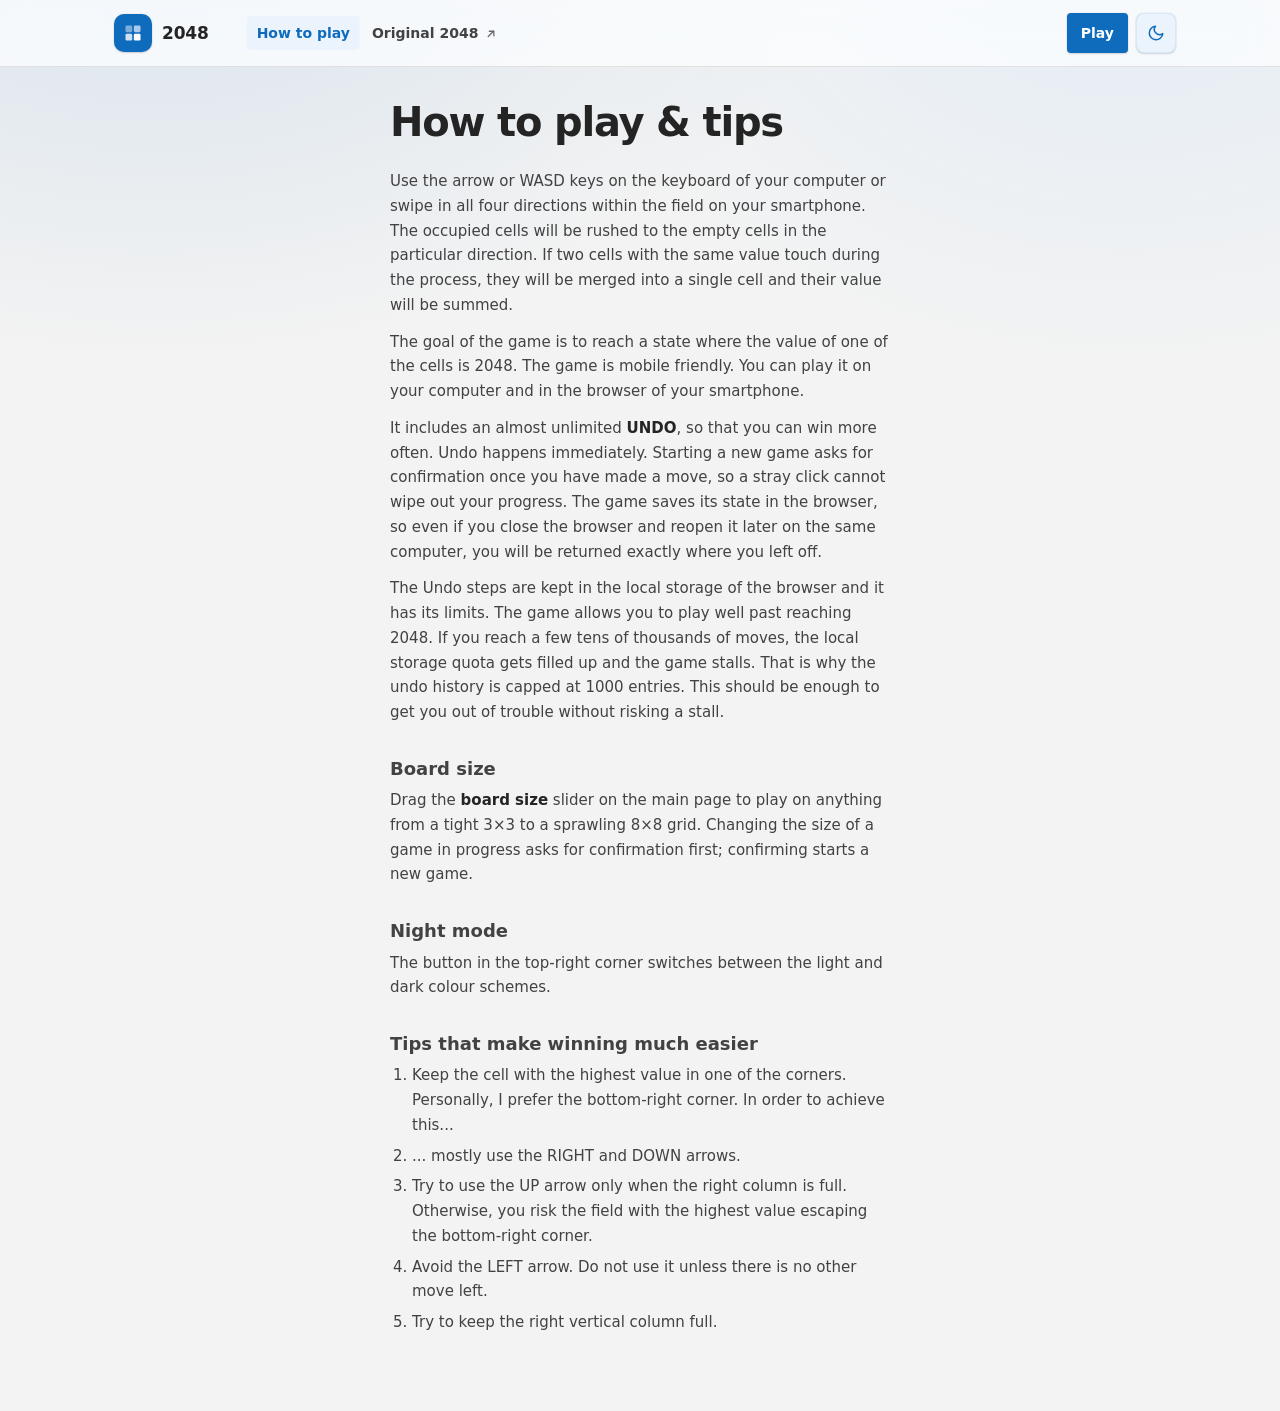
==== commit 4f2c4593: "Give the app bar a sliding tab highlight and move the scores back - the brand is just the glyph and " ====
--- a/how.html
+++ b/how.html
@@ -24,6 +24,8 @@
 
   <header class="appbar">
     <div class="appbar-inner">
+      <span class="nav-pill" aria-hidden="true"></span>
+
       <a class="brand" href="./index.html">
         <span class="brand-mark" aria-hidden="true">
           <svg viewBox="0 0 24 24" focusable="false">
@@ -33,15 +35,12 @@
             <rect x="13" y="13" width="8" height="8" rx="1.6"></rect>
           </svg>
         </span>
-        <span class="brand-text">
-          <span class="brand-name">2048</span>
-          <span class="brand-sub">Unlimited undo &middot; 3&times;3&ndash;8&times;8</span>
-        </span>
+        <span class="brand-name">2048</span>
       </a>
 
       <nav class="nav" aria-label="Pages">
         <a class="nav-link" href="./how.html" aria-current="page">How to play</a>
-        <a class="nav-link" href="https://github.com/gabrielecirulli/2048" rel="noopener" target="_blank">Inspired by 2048</a>
+        <a class="nav-link" href="https://github.com/gabrielecirulli/2048" rel="noopener" target="_blank">Original 2048<svg class="icon-link" viewBox="0 0 20 20" aria-hidden="true" focusable="false"><path d="M7.5 15 15 7.5"></path><path d="M9 7.5h6.5V14"></path></svg></a>
       </nav>
 
       <div class="appbar-actions">
@@ -120,5 +119,6 @@
   </main>
 
   <script src="js/theme_manager.js"></script>
+  <script src="js/nav_pill.js"></script>
 </body>
 </html>
--- a/style/main.css
+++ b/style/main.css
@@ -344,6 +344,7 @@
 }
 
 .appbar-inner {
+  position: relative;
   display: flex;
   align-items: center;
   gap: 20px;
@@ -353,18 +354,51 @@
   box-sizing: border-box;
 }
 
+/* One highlight for the whole bar. It slides between the brand and the nav
+   links (see js/nav_pill.js), so the current page reads as a selected tab
+   rather than as a permanently tinted label. */
+.nav-pill {
+  position: absolute;
+  top: 0;
+  left: 0;
+  z-index: 0;
+  width: 0;
+  height: 0;
+  border-radius: var(--radius-control);
+  background: var(--brand-tint);
+  opacity: 0;
+  pointer-events: none;
+  will-change: transform;
+  transition:
+    transform var(--dur-normal) var(--ease-standard),
+    width var(--dur-normal) var(--ease-standard),
+    height var(--dur-normal) var(--ease-standard),
+    opacity var(--dur-fast) linear;
+}
+
+/* Everything that can sit on the highlight paints above it. */
+.brand,
+.nav,
+.appbar-actions,
+.theme-toggle {
+  position: relative;
+  z-index: 1;
+}
+
 .brand {
   display: inline-flex;
   align-items: center;
   gap: 10px;
   flex: none;
+  padding: 4px 10px;
+  border-radius: var(--radius-control);
   color: var(--fg-1);
   text-decoration: none;
 }
 
 .brand:hover { color: var(--fg-1); }
 
-/* A two-by-two board glyph in the slot the site gives its avatar square. */
+/* A two-by-two board glyph, filled like the site's avatar square. */
 .brand-mark {
   display: inline-flex;
   align-items: center;
@@ -373,29 +407,24 @@
   width: 38px;
   height: 38px;
   border-radius: 10px;
-  background: var(--brand-tint);
-  color: var(--brand-bg);
-  box-shadow: inset 0 0 0 1px var(--brand-tint-strong);
+  background: var(--brand-bg);
+  color: var(--on-brand);
+  box-shadow: var(--shadow-2);
 }
 
 .brand-mark svg { display: block; width: 20px; height: 20px; fill: currentColor; }
-
-.brand-text { display: flex; flex-direction: column; min-width: 0; }
 
 .brand-name {
   font-family: var(--font-display);
-  font-size: 16px;
+  font-size: 17px;
   font-weight: 600;
   line-height: 1.2;
   letter-spacing: -0.01em;
 }
 
-.brand-sub {
-  color: var(--fg-3);
-  font-size: 11.5px;
-  line-height: 1.35;
-  white-space: nowrap;
-}
+/* The game page marks the brand as the current page, so the wordmark picks up
+   the brand colour while the highlight sits behind it. */
+.brand[aria-current="page"] .brand-name { color: var(--brand); }
 
 .nav {
   display: flex;
@@ -407,6 +436,7 @@
 .nav-link {
   display: inline-flex;
   align-items: center;
+  gap: 4px;
   height: 34px;
   padding: 0 10px;
   border-radius: var(--radius-control);
@@ -415,14 +445,27 @@
   font-weight: 600;
   text-decoration: none;
   white-space: nowrap;
-  transition: background var(--dur-fast) var(--ease-standard),
-    color var(--dur-fast) var(--ease-standard);
-}
-
-.nav-link:hover { background: var(--bg-subtle); color: var(--fg-1); }
-.nav-link[aria-current="page"] { background: var(--brand-tint); color: var(--brand); }
-
-/* Undo, New Game, score and best share one line on the right of the bar. */
+  transition: color var(--dur-fast) var(--ease-standard);
+}
+
+/* The moving highlight carries the background, so the label only changes
+   colour and the hover and current-page states look the same. */
+.nav-link:hover,
+.nav-link[aria-current="page"] { color: var(--brand); }
+
+.nav-link .icon-link {
+  width: 14px;
+  height: 14px;
+  margin-left: 1px;
+  fill: none;
+  stroke: currentColor;
+  stroke-width: 1.8;
+  stroke-linecap: round;
+  stroke-linejoin: round;
+  opacity: 0.8;
+}
+
+/* Undo and New Game share one line on the right of the bar. */
 .appbar-actions {
   display: flex;
   align-items: center;
@@ -430,33 +473,34 @@
   margin-left: auto;
 }
 
+/* Score and best: back above the board, right-aligned over the size row. */
 .scores-container {
   display: flex;
   align-items: center;
+  justify-content: flex-end;
   gap: 8px;
-  order: 3;
-  margin-left: 4px;
-}
-
-/* Compact score cards: the same surface treatment as before, sized for the
-   bar. The label is generated as ::after and the card is a reversed column,
-   so the label lands above the number without new markup. */
+  margin-bottom: 12px;
+}
+
+/* The surface cards from before. The label is generated as ::after and the
+   card is a reversed column, so the label lands above the number without new
+   markup. */
 .score-container, .best-container {
   position: relative;
   display: inline-flex;
   flex-direction: column-reverse;
   align-items: center;
   justify-content: center;
-  gap: 1px;
+  gap: 2px;
   box-sizing: border-box;
-  min-width: 68px;
-  height: 40px;
-  padding: 2px 10px;
+  min-width: 88px;
+  height: 56px;
+  padding: 4px 16px;
   background: var(--box-bg);
   border-radius: var(--radius-card);
   box-shadow: inset 0 0 0 1px var(--stroke-1), var(--shadow-2);
   color: var(--fg-1);
-  font-size: 17px;
+  font-size: 24px;
   font-weight: 600;
   font-variant-numeric: tabular-nums;
   line-height: 1.1;
@@ -465,23 +509,23 @@
 
 .score-container:after, .best-container:after {
   text-transform: uppercase;
-  font-size: 9px;
-  font-weight: 700;
+  font-size: 11px;
+  font-weight: 600;
   line-height: 1;
-  letter-spacing: 0.08em;
+  letter-spacing: 0.06em;
   color: var(--box-label);
 }
 
 .score-container:after { content: "Score"; }
 .best-container:after  { content: "Best"; }
 
-/* The gain rises out of the chip and clears the bar. */
+/* The gain rises out of the score card. */
 .score-container .score-addition, .best-container .score-addition {
   position: absolute;
-  right: 10px;
-  top: 6px;
-  font-size: 13px;
-  line-height: 13px;
+  right: 30px;
+  top: 25px;
+  font-size: 20px;
+  line-height: 20px;
   font-weight: 700;
   color: var(--gain-ink);
   z-index: 100;
@@ -493,18 +537,18 @@
   animation-fill-mode: both;
 }
 
-/* Floating "+4" that rises out of the score chip */
+/* Floating "+4" that rises out of the score card */
 @-webkit-keyframes move-up {
-  0%   { top: 6px;   opacity: 1; }
-  100% { top: -26px; opacity: 0; }
+  0%   { top: 25px;  opacity: 1; }
+  100% { top: -40px; opacity: 0; }
 }
 @-moz-keyframes move-up {
-  0%   { top: 6px;   opacity: 1; }
-  100% { top: -26px; opacity: 0; }
+  0%   { top: 25px;  opacity: 1; }
+  100% { top: -40px; opacity: 0; }
 }
 @keyframes move-up {
-  0%   { top: 6px;   opacity: 1; }
-  100% { top: -26px; opacity: 0; }
+  0%   { top: 25px;  opacity: 1; }
+  100% { top: -40px; opacity: 0; }
 }
 
 /* ------------------------------------------------------------------
@@ -1190,7 +1234,6 @@
   }
 
   .brand { order: 1; }
-  .brand-sub { display: none; }
 
   .theme-toggle {
     order: 2;
@@ -1214,9 +1257,8 @@
     order: 4;
     flex-basis: 100%;
     margin-left: 0;
+    justify-content: flex-end;
   }
-
-  .scores-container { margin-left: auto; }
 }
 
 @media screen and (max-width: 520px) {
@@ -1242,18 +1284,18 @@
   .key-hint { display: none; }
 
   .scores-container {
-    margin-left: auto;
     gap: 6px;
+    margin-bottom: 10px;
   }
 
   .score-container, .best-container {
-    min-width: 56px;
-    height: 36px;
-    padding: 1px 8px;
-    font-size: 15px;
+    min-width: 76px;
+    height: 50px;
+    padding: 2px 12px;
+    font-size: 20px;
   }
 
-  .score-container:after, .best-container:after { font-size: 8px; }
+  .score-container:after, .best-container:after { font-size: 10px; }
 
   :root {
     --board-size: 280px;
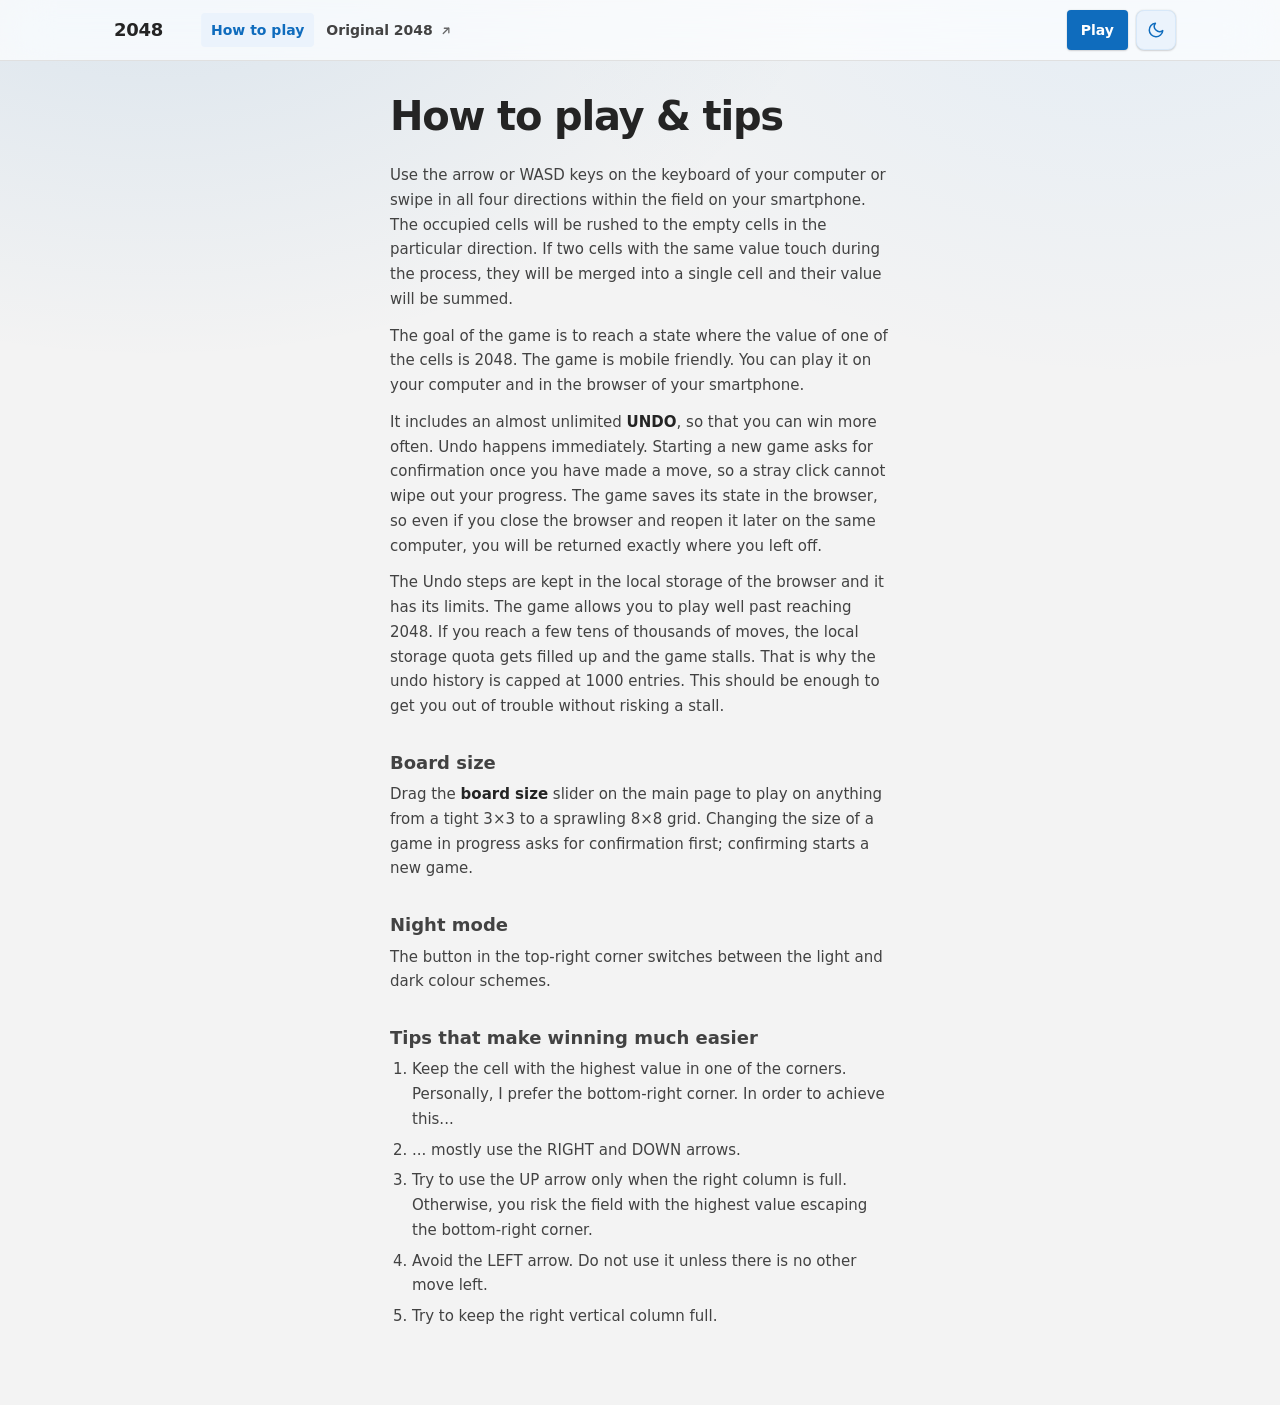
==== commit 2fd1ba2b: "Keep only the wordmark in the brand, and unify hover states - the app bar's brand is the wordmark "2" ====
--- a/how.html
+++ b/how.html
@@ -27,14 +27,6 @@
       <span class="nav-pill" aria-hidden="true"></span>
 
       <a class="brand" href="./index.html">
-        <span class="brand-mark" aria-hidden="true">
-          <svg viewBox="0 0 24 24" focusable="false">
-            <rect x="3" y="3" width="8" height="8" rx="1.6" opacity=".45"></rect>
-            <rect x="13" y="3" width="8" height="8" rx="1.6" opacity=".65"></rect>
-            <rect x="3" y="13" width="8" height="8" rx="1.6" opacity=".8"></rect>
-            <rect x="13" y="13" width="8" height="8" rx="1.6"></rect>
-          </svg>
-        </span>
         <span class="brand-name">2048</span>
       </a>
 
--- a/style/main.css
+++ b/style/main.css
@@ -297,6 +297,7 @@
   transition: transform var(--dur-normal) var(--ease-standard);
 }
 
+.skip-link:hover { color: var(--on-brand); }
 .skip-link:focus-visible { transform: none; }
 
 /* The game column: one board wide, centred under the app bar. */
@@ -385,12 +386,13 @@
   z-index: 1;
 }
 
+/* The wordmark, and nothing else: the site's brand slot without an avatar. */
 .brand {
   display: inline-flex;
   align-items: center;
-  gap: 10px;
   flex: none;
-  padding: 4px 10px;
+  height: 34px;
+  padding: 0 10px;
   border-radius: var(--radius-control);
   color: var(--fg-1);
   text-decoration: none;
@@ -398,28 +400,12 @@
 
 .brand:hover { color: var(--fg-1); }
 
-/* A two-by-two board glyph, filled like the site's avatar square. */
-.brand-mark {
-  display: inline-flex;
-  align-items: center;
-  justify-content: center;
-  flex: none;
-  width: 38px;
-  height: 38px;
-  border-radius: 10px;
-  background: var(--brand-bg);
-  color: var(--on-brand);
-  box-shadow: var(--shadow-2);
-}
-
-.brand-mark svg { display: block; width: 20px; height: 20px; fill: currentColor; }
-
 .brand-name {
   font-family: var(--font-display);
-  font-size: 17px;
+  font-size: 18px;
   font-weight: 600;
   line-height: 1.2;
-  letter-spacing: -0.01em;
+  letter-spacing: -0.015em;
 }
 
 /* The game page marks the brand as the current page, so the wordmark picks up
@@ -448,10 +434,12 @@
   transition: color var(--dur-fast) var(--ease-standard);
 }
 
-/* The moving highlight carries the background, so the label only changes
-   colour and the hover and current-page states look the same. */
-.nav-link:hover,
-.nav-link[aria-current="page"] { color: var(--brand); }
+/* Hover and current-page colours follow the site's nav: a hovered link steps
+   up to --fg-1, the current page keeps the brand colour. The sliding
+   highlight is what makes the hover obvious. */
+.nav-link:hover { color: var(--fg-1); }
+.nav-link[aria-current="page"],
+.nav-link[aria-current="page"]:hover { color: var(--brand); }
 
 .nav-link .icon-link {
   width: 14px;
@@ -874,8 +862,15 @@
     transform var(--dur-fast) var(--ease-standard);
 }
 
-.game-container .game-message a:hover { background: var(--brand-bg-hover); }
-.game-container .game-message a:active { background: var(--brand-bg-pressed); transform: translateY(1px); }
+.game-container .game-message a:hover {
+  background: var(--brand-bg-hover);
+  color: var(--on-brand);
+}
+.game-container .game-message a:active {
+  background: var(--brand-bg-pressed);
+  color: var(--on-brand);
+  transform: translateY(1px);
+}
 
 .game-container .game-message a.keep-playing-button { display: none; }
 
@@ -895,8 +890,14 @@
   color: var(--fg-1);
   box-shadow: inset 0 0 0 1px var(--stroke-2), var(--shadow-2);
 }
-.game-container .game-message.game-won .retry-button:hover { background: var(--bg-subtle); }
-.game-container .game-message.game-won .retry-button:active { background: var(--bg-subtle-hover); }
+.game-container .game-message.game-won .retry-button:hover {
+  background: var(--bg-subtle);
+  color: var(--fg-1);
+}
+.game-container .game-message.game-won .retry-button:active {
+  background: var(--bg-subtle-hover);
+  color: var(--fg-1);
+}
 
 .game-area { position: relative; }
 
@@ -975,8 +976,16 @@
     transform var(--dur-fast) var(--ease-standard);
 }
 
-.confirm-message a:hover { background: var(--bg-subtle); }
-.confirm-message a:active { background: var(--bg-subtle-hover); transform: translateY(1px); }
+/* Every interactive element names its own hover ink. The generic `a:hover`
+   below would otherwise win on specificity and repaint a button's label in
+   the link colour — on the primary fill that is the same blue as the
+   background, which is how the New Game label once disappeared. */
+.confirm-message a:hover { background: var(--bg-subtle); color: var(--fg-1); }
+.confirm-message a:active {
+  background: var(--bg-subtle-hover);
+  color: var(--fg-1);
+  transform: translateY(1px);
+}
 
 /* OK commits the destructive action, so it is the primary button; Cancel
    keeps the resting style above. */
@@ -989,10 +998,16 @@
 }
 
 .confirm-message .size-change-confirm-button:hover,
-.confirm-message .restart-confirm-button:hover { background: var(--brand-bg-hover); }
+.confirm-message .restart-confirm-button:hover {
+  background: var(--brand-bg-hover);
+  color: var(--on-brand);
+}
 
 .confirm-message .size-change-confirm-button:active,
-.confirm-message .restart-confirm-button:active { background: var(--brand-bg-pressed); }
+.confirm-message .restart-confirm-button:active {
+  background: var(--brand-bg-pressed);
+  color: var(--on-brand);
+}
 
 /* ------------------------------------------------------------------
    App bar actions
@@ -1022,8 +1037,15 @@
     transform var(--dur-fast) var(--ease-standard);
 }
 
-.restart-button:hover { background: var(--brand-bg-hover); }
-.restart-button:active { background: var(--brand-bg-pressed); transform: translateY(1px); }
+.restart-button:hover {
+  background: var(--brand-bg-hover);
+  color: var(--button-ink);
+}
+.restart-button:active {
+  background: var(--brand-bg-pressed);
+  color: var(--button-ink);
+  transform: translateY(1px);
+}
 
 /* Undo is the secondary action: a resting surface with a stroke. */
 .undo-button {
@@ -1033,8 +1055,8 @@
   box-shadow: inset 0 0 0 1px var(--stroke-2), var(--shadow-2);
 }
 
-.undo-button:hover { background: var(--bg-subtle); }
-.undo-button:active { background: var(--bg-subtle-hover); }
+.undo-button:hover { background: var(--bg-subtle); color: var(--fg-1); }
+.undo-button:active { background: var(--bg-subtle-hover); color: var(--fg-1); }
 
 /* The [R] / [U] hints, drawn as chips rather than as bracket text. */
 .key-hint {
@@ -1270,7 +1292,7 @@
 
   .page-title { font-size: 30px; }
 
-  .brand-name { font-size: 15px; }
+  .brand-name { font-size: 16px; }
 
   .theme-toggle { width: 36px; height: 36px; }
 
